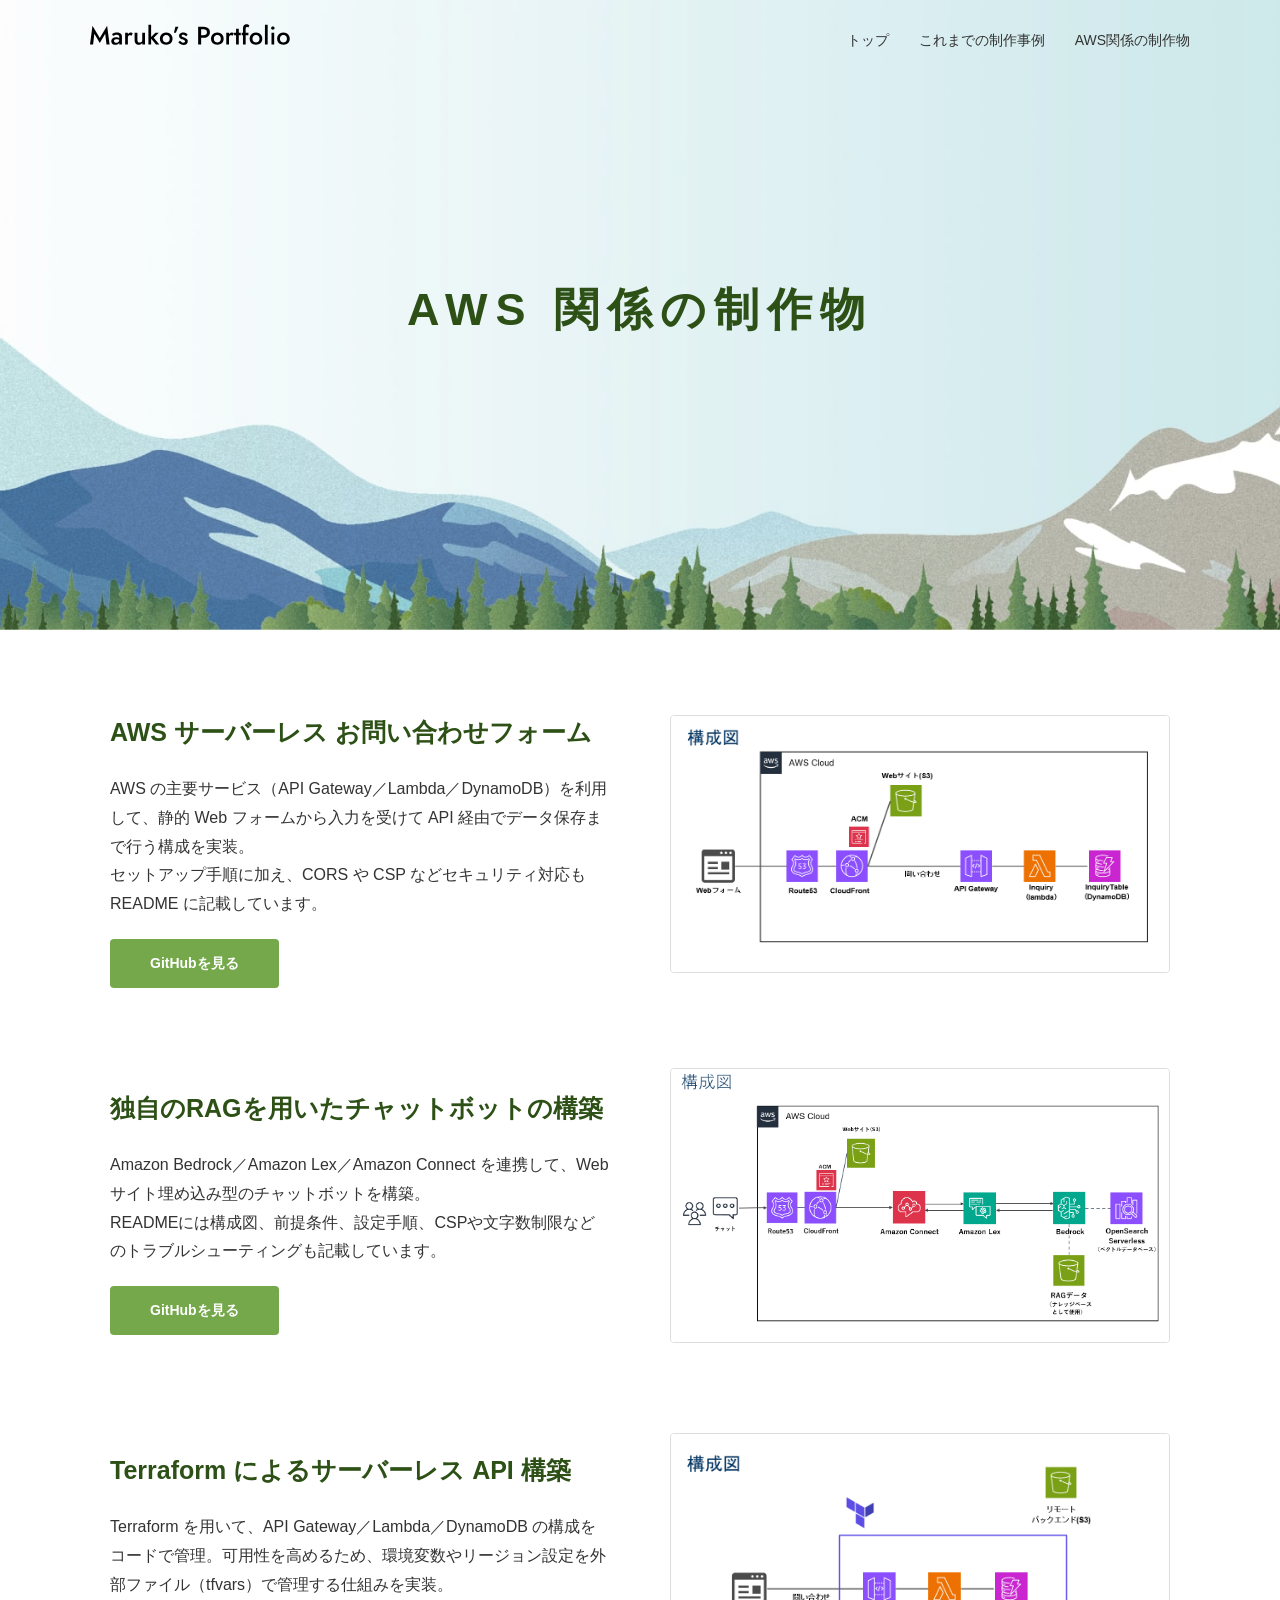
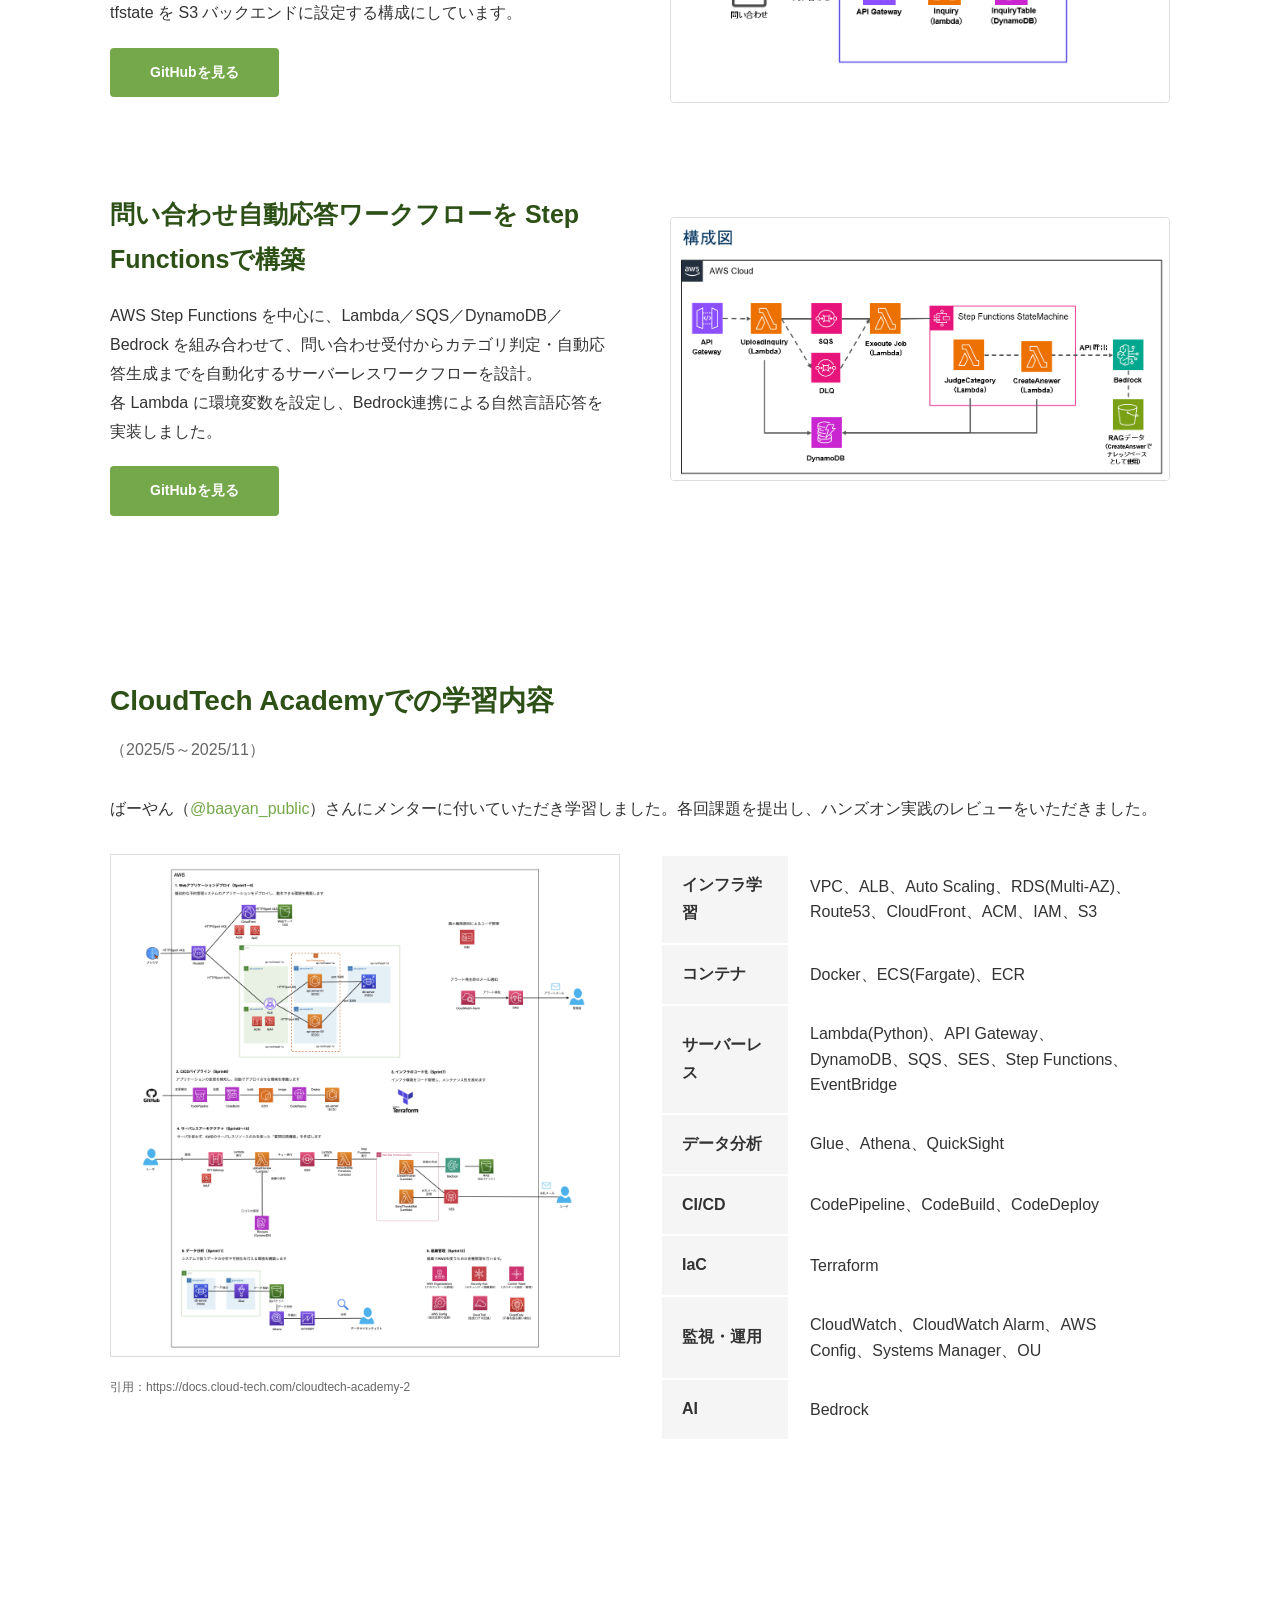
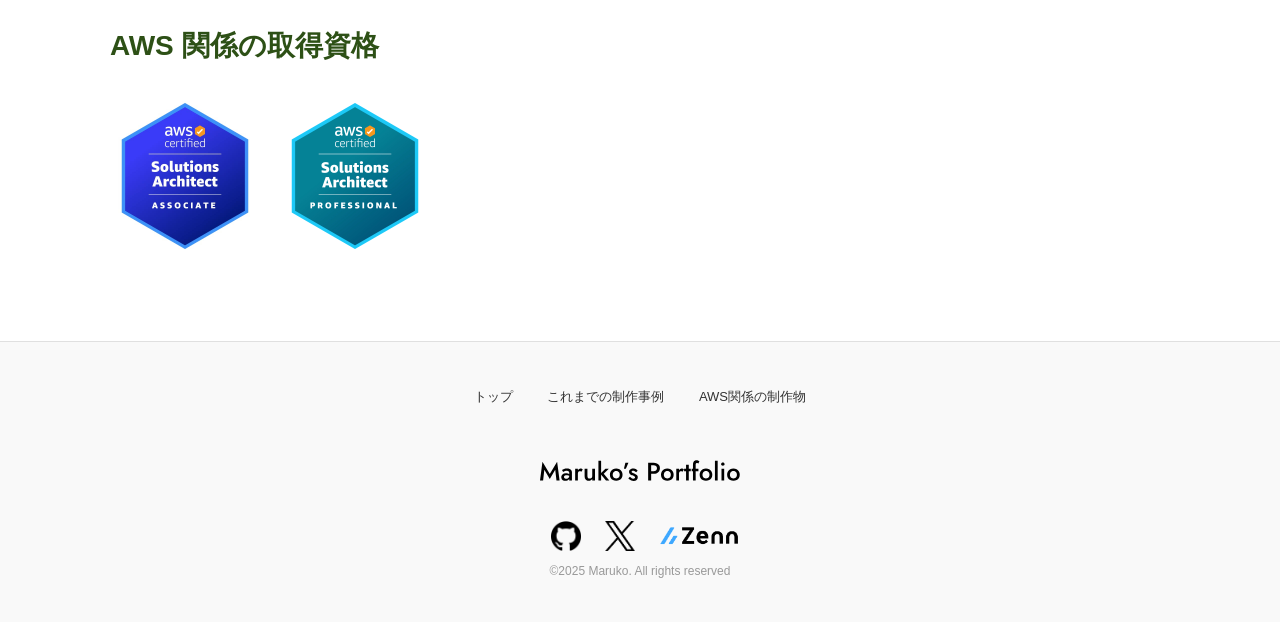
==== aws-projects.html @ 895af0b0 "HTML update" ====
<!DOCTYPE html>
<html lang="ja">

<head>
    <meta charset="UTF-8">
    <meta name="robots" content="noindex, nofollow">
    <meta name="viewport" content="width=device-width, initial-scale=1.0">
    <meta name="description" content="MARUKOのAWS構築実績。サーバーレス、Terraform、Step Functions、チャットボットなどの制作物を紹介しています。">
    <title>AWS関係の制作物 | MARUKO's Portfolio</title>

    <!-- OGP & Social Media -->
    <meta property="og:title" content="AWS関係の制作物 | MARUKOのPORTFOLIO">
    <meta property="og:description" content="MARUKOのAWS構築実績。サーバーレス、Terraform、Step Functions、チャットボットなどの制作物を紹介しています。">
    <meta property="og:type" content="website">
    <meta property="og:url" content="https://maruko.site/aws-projects.html">
    <meta property="og:image" content="https://maruko.site/images/ogp-image.jpg">
    <meta property="og:site_name" content="MARUKOのPORTFOLIO">
    <meta property="og:locale" content="ja_JP">
    <meta name="twitter:card" content="summary_large_image">

    <link rel="stylesheet" href="css/style.css">
</head>

<body>
    <header>
        <div class="header-container">
            <div class="logo">
                <a href="index.html">
                    <img src="images/maruko-portfolio.svg" alt="Site logo">
                </a>
            </div>
            <nav id="nav">
                <ul>
                    <li><a href="index.html">トップ</a></li>
                    <li><a href="works-skills.html">これまでの制作事例</a></li>
                    <li><a href="aws-projects.html">AWS関係の制作物</a></li>
                </ul>
            </nav>
            <div class="hamburger" id="hamburger">
                <span></span>
                <span></span>
                <span></span>
            </div>
        </div>
    </header>

    <main>
        <section class="hero page-title hero-aws">
            <div class="hero-content">
                <h1>AWS 関係の制作物</h1>
            </div>
        </section>

        <section class="aws-section">
            <div class="container">
                <div class="project-item">
                    <div class="project-text">
                        <h3>AWS サーバーレス お問い合わせフォーム</h3>
                        <p>AWS の主要サービス（API Gateway／Lambda／DynamoDB）を利用して、静的 Web フォームから入力を受けて API 経由でデータ保存まで行う構成を実装。<br>
                            セットアップ手順に加え、CORS や CSP などセキュリティ対応もREADME に記載しています。</p>
                        <div>
                            <a href="https://github.com/sae-maruyama/aws-inquiry-form" target="_blank" 
                            class="btn">GitHubを見る</a>
                        </div>
                    </div>
                    <div class="project-image">
                        <img src="images/inquiryform-handson.png" alt="AWS サーバーレス構成図">
                    </div>
                </div>

                <div class="project-item">
                    <div class="project-text">
                        <h3>独自のRAGを用いたチャットボットの構築</h3>
                        <p>Amazon Bedrock／Amazon Lex／Amazon Connect
                            を連携して、Webサイト埋め込み型のチャットボットを構築。<br>
                            READMEには構成図、前提条件、設定手順、CSPや文字数制限などのトラブルシューティングも記載しています。</p>
                        <div>
                            <a href="https://github.com/sae-maruyama/aws-chatbot-handson" target="_blank"
                                class="btn">GitHubを見る</a>
                        </div>
                    </div>
                    <div class="project-image">
                        <img src="images/chatbot-handson.png" alt="チャットボット構成図">
                    </div>
                </div>

                <div class="project-item">
                    <div class="project-text">
                        <h3>Terraform によるサーバーレス API 構築</h3>
                        <p>Terraform を用いて、API Gateway／Lambda／DynamoDB
                            の構成をコードで管理。可用性を高めるため、環境変数やリージョン設定を外部ファイル（tfvars）で管理する仕組みを実装。<br>
                            tfstate を S3 バックエンドに設定する構成にしています。</p>
                        <div>
                            <a href="https://github.com/sae-maruyama/terraform-project-5" target="_blank"
                                class="btn">GitHubを見る</a>
                        </div>
                    </div>
                    <div class="project-image">
                        <img src="images/terraform-handson.png" alt="Terraform構成図">
                    </div>
                </div>

                <div class="project-item">
                    <div class="project-text">
                        <h3>問い合わせ自動応答ワークフローを Step Functionsで構築</h3>
                        <p>AWS Step Functions を中心に、Lambda／SQS／DynamoDB／Bedrock
                            を組み合わせて、問い合わせ受付からカテゴリ判定・自動応答生成までを自動化するサーバーレスワークフローを設計。<br>
                            各 Lambda に環境変数を設定し、Bedrock連携による自然言語応答を実装しました。</p>
                        <div>
                            <a href="https://github.com/sae-maruyama/aws-stepfunctions-handson" target="_blank"
                                class="btn">GitHubを見る</a>
                        </div>
                    </div>
                    <div class="project-image">
                        <img src="images/stepfunctions-handson.png" alt="Step Functions構成図">
                    </div>
                </div>
            </div>
        </section>

        <section class="learning-section">
            <div class="container">
                <h2>CloudTech Academyでの学習内容</h2>
                <p class="period">（2025/5～2025/11）</p>
                <p class="mentor-info">ばーやん（<a href="https://x.com/baayan_public"
                        target="_blank">@baayan_public</a>）さんにメンターに付いていただき学習しました。各回課題を提出し、ハンズオン実践のレビューをいただきました。</p>

                <div class="learning-content">
                    <div class="learning-image">
                        <img src="images/architecture.png" alt="CloudTech Academy学習内容">
                        <p>引用：https://docs.cloud-tech.com/cloudtech-academy-2</p>
                    </div>

                    <div class="learning-table-wrapper">
                        <table class="learning-table">
                            <tr>
                                <th>インフラ学習</th>
                                <td>VPC、ALB、Auto Scaling、RDS(Multi-AZ)、Route53、CloudFront、ACM、IAM、S3</td>
                            </tr>
                            <tr>
                                <th>コンテナ</th>
                                <td>Docker、ECS(Fargate)、ECR</td>
                            </tr>
                            <tr>
                                <th>サーバーレス</th>
                                <td>Lambda(Python)、API Gateway、DynamoDB、SQS、SES、Step Functions、EventBridge</td>
                            </tr>
                            <tr>
                                <th>データ分析</th>
                                <td>Glue、Athena、QuickSight</td>
                            </tr>
                            <tr>
                                <th>CI/CD</th>
                                <td>CodePipeline、CodeBuild、CodeDeploy</td>
                            </tr>
                            <tr>
                                <th>IaC</th>
                                <td>Terraform</td>
                            </tr>
                            <tr>
                                <th>監視・運用</th>
                                <td>CloudWatch、CloudWatch Alarm、AWS Config、Systems Manager、OU</td>
                            </tr>
                            <tr>
                                <th>AI</th>
                                <td>Bedrock</td>
                            </tr>
                        </table>
                    </div>
                </div>
            </div>
        </section>

        <section class="certifications-section">
            <div class="container">
                <h2>AWS 関係の取得資格</h2>
                <div class="certifications-grid">
                    <div class="certification-item">
                        <img src="images/SAA-badge.jpg" alt="AWS SAA認定バッジ">
                    </div>
                    <div class="certification-item">
                        <img src="images/SAP-badge.jpg" alt="AWS SAP認定バッジ">
                    </div>
                    <!-- 今後資格を追加する場合は、以下のように追加 -->
                    <!-- 
                    <div class="certification-item">
                        <img src="images/aws-cert-2.png" alt="AWS認定資格">
                    </div>
                    -->
                </div>
            </div>
        </section>
    </main>

    <footer>
        <div class="footer-nav">
            <a href="index.html">トップ</a>
            <a href="works-skills.html">これまでの制作事例</a>
            <a href="aws-projects.html">AWS関係の制作物</a>
        </div>
        <a href="index.html" class="footer-logo">
            <img src="images/maruko-portfolio.svg" alt="Site logo">
        </a>
        <div class="footer-social-links">
            <a href="https://github.com/sae-maruyama/" target="_blank" aria-label="GitHub">
                <img src="images/github-logo.png" alt="GitHub">
            </a>
            <a href="https://x.com/maruko_112" target="_blank" aria-label="X (Twitter)">
                <img src="images/x-logo.png" alt="X">
            </a>
            <a href="https://zenn.dev/kuyan" target="_blank" aria-label="Zenn">
                <img src="images/zenn-logo.png" alt="X">
            </a>
        </div>
        <p class="copyright">©2025 Maruko. All rights reserved</p>
    </footer>

    <script src="js/script.js"></script>

    <script type="text/javascript">
        (function (w, d, x, id) {
            s = d.createElement('script');
            s.src = 'https://maruko-site.my.connect.aws/connectwidget/static/amazon-connect-chat-interface-client.js';
            s.async = 1;
            s.id = id;
            d.getElementsByTagName('head')[0].appendChild(s);
            w[x] = w[x] || function () { (w[x].ac = w[x].ac || []).push(arguments) };
        })(window, document, 'amazon_connect', '83a69ca1-8899-4469-9bd1-faaf0f0264c8');
        amazon_connect('styles', { iconType: 'CHAT', openChat: { color: '#ffffff', backgroundColor: '#2d5016' }, closeChat: { color: '#ffffff', backgroundColor: '#2d5016' } });
        amazon_connect('snippetId', '[base64]');
        amazon_connect('supportedMessagingContentTypes', ['text/plain', 'text/markdown', 'application/vnd.amazonaws.connect.message.interactive', 'application/vnd.amazonaws.connect.message.interactive.response']);
    </script>

</body>

</html>
---- css/style.css ----
/* Reset and Base Styles */
* {
    margin: 0;
    padding: 0;
    box-sizing: border-box;
}

@import url('https://fonts.googleapis.com/css2?family=Jost:wght@300;400;500;600;700&family=Noto+Sans+JP:wght@300;400;500;600;700&display=swap');

body {
    font-family: 'Noto Sans JP', 'Hiragino Kaku Gothic ProN', 'Hiragino Sans', 'Yu Gothic', 'Meiryo', sans-serif;
    line-height: 1.8;
    color: #333;
    background-color: #f5f5f5;
    font-size: 16px;
}

h1,
h2,
h3,
h4,
h5,
h6 {
    font-family: 'Jost', sans-serif;
}

img {
    max-width: 100%;
    height: auto;
}

a {
    color: #74A84A;
    text-decoration: none;
    transition: opacity 0.3s;
}

a:hover {
    opacity: 0.7;
}

/* Header */
header {
    background-color: transparent;
    padding: 15px 20px;
    position: fixed;
    width: 100%;
    top: 0;
    z-index: 1000;
}

.header-container {
    max-width: 1100px;
    margin: 0 auto;
    display: flex;
    justify-content: space-between;
    align-items: center;
}

.logo img {
    height: 40px;
    width: auto;
    max-width: 200px;
}

nav ul {
    display: flex;
    list-style: none;
    gap: 30px;
}

nav a {
    color: #333;
    font-size: 14px;
    font-weight: 500;
}

/* Hamburger Menu */
.hamburger {
    display: none;
    flex-direction: column;
    cursor: pointer;
    padding: 5px;
}

.hamburger span {
    width: 25px;
    height: 3px;
    background-color: #333;
    margin: 3px 0;
    transition: 0.3s;
}

.hamburger.active span:nth-child(1) {
    transform: rotate(-45deg) translate(-5px, 6px);
}

.hamburger.active span:nth-child(2) {
    opacity: 0;
}

.hamburger.active span:nth-child(3) {
    transform: rotate(45deg) translate(-5px, -6px);
}

/* Hero Section */
.hero {
    position: relative;
    height: 100vh;
    display: flex;
    align-items: center;
    justify-content: center;
    overflow: hidden;
    margin-top: 0;
}

/* Hero Background Images - Page Specific */
.hero.hero-top {
    background: url('../images/top-banner.jpg') center/cover no-repeat;
}

.hero.hero-works {
    background: url('../images/works-skills-banner.jpg') center/cover no-repeat;
}

.hero.hero-aws {
    background: url('../images/aws-projects-banner.jpg') center/cover no-repeat;
}

.hero::before {
    content: '';
    position: absolute;
    top: 0;
    left: 0;
    width: 100%;
    height: 100%;
    background: rgba(255, 255, 255, 0.1);
}

.hero-content {
    position: relative;
    z-index: 1;
    text-align: center;
    padding: 20px;
}

.hero h1 {
    font-family: 'Jost', sans-serif;
    font-size: 75px;
    color: #2d5016;
    letter-spacing: 8px;
    margin-bottom: 10px;
    font-weight: 600;
    line-height: 1.2;
}

.hero h1 .small {
    font-size: 0.4em;
    font-weight: 400;
}

.hero.page-title {
    height: 70vh;
}

.hero.page-title h1 {
    font-size: 45px;
}

.hero p {
    font-size: 26px;
    color: #333;
}

/* Main Content */
main {
    padding-top: 0;
}

.container {
    max-width: 1100px;
    margin: 0 auto;
    padding: 40px 20px;
}

/* About Section */
.about {
    background-color: #fff;
    padding: 40px 20px;
}

.about-content {
    max-width: 1100px;
    margin: 0 auto;
    display: grid;
    grid-template-columns: 1fr 2fr;
    gap: 40px;
    align-items: start;
}

.about-image {
    text-align: center;
}

.about-image img {
    width: 200px;
    height: 200px;
    border-radius: 50%;
    object-fit: cover;
}

.about-text h2 {
    font-size: 28px;
    color: #2d5016;
    margin-bottom: 30px;
    padding-bottom: 15px;
    border-bottom: 2px solid #74A84A;
}

.about-text h3 {
    font-size: 16px;
    color: #333;
    margin-top: 25px;
    margin-bottom: 10px;
    font-weight: 600;
}

.about-text p {
    font-size: 16px;
    line-height: 1.8;
    margin-bottom: 15px;
}

.social-links {
    margin-top: 20px;
}

.social-links a {
    display: inline-block;
    width: 40px;
    height: 40px;
    margin-right: 10px;
    transition: opacity 0.3s;
}

.social-links a:last-child {
    width: 80px;
    /* Zenn logo */
    margin-right: 0;
}

.social-links img {
    width: 100%;
    height: 100%;
    object-fit: contain;
}

/* Works Section */
.works {
    background: url('../images/about-banner.jpg') center/cover no-repeat;
    padding: 60px 20px;
    position: relative;
}

.section-title {
    text-align: center;
    font-size: 28px;
    color: #2d5016;
    margin-bottom: 15px;
}

.section-subtitle {
    text-align: center;
    font-size: 16px;
    color: #666;
    margin-bottom: 40px;
}

.btn {
    display: inline-block;
    padding: 12px 40px;
    background-color: #74A84A;
    color: #fff;
    border-radius: 4px;
    font-size: 14px;
    font-weight: 600;
    text-align: center;
    transition: background-color 0.3s;
}

.btn:hover {
    background-color: #5d8a39;
    opacity: 1;
}

.btn-center {
    text-align: center;
    margin-top: 40px;
}

/* AWS Section */
.aws-section {
    background-color: #fff;
    padding: 40px 20px;
}

.aws-intro {
    max-width: 1100px;
    margin: 0 auto 60px;
    text-align: left;
    font-size: 16px;
    line-height: 1.8;
}

.project-item {
    max-width: 1100px;
    margin: 0 auto 80px;
    display: grid;
    grid-template-columns: 1fr 1fr;
    gap: 60px;
    align-items: center;
}

.project-item:last-child {
    margin-bottom: 0;
}

.project-text h3 {
    font-size: 25px;
    color: #2d5016;
    margin-bottom: 20px;
}

.project-text p {
    font-size: 16px;
    line-height: 1.8;
    margin-bottom: 20px;
}

.project-image {
    text-align: center;
}

.project-image img {
    max-width: 100%;
    border: 1px solid #ddd;
    border-radius: 4px;
}

/* Learning Section */
.learning-section {
    background-color: #fff;
    padding: 40px 20px;
}

.learning-section h2 {
    font-size: 28px;
    color: #2d5016;
    margin-bottom: 10px;
}

.learning-section .period {
    font-size: 16px;
    color: #666;
    margin-bottom: 30px;
}

.learning-section .mentor-info {
    font-size: 16px;
    line-height: 1.8;
    margin-bottom: 30px;
}

.learning-content {
    display: grid;
    grid-template-columns: 1fr 1fr;
    gap: 40px;
    align-items: start;
}

.learning-table {
    width: 100%;
    margin-bottom: 20px;
}

.learning-table tr {
    border-bottom: 1px solid #e0e0e0;
}

.learning-table th {
    text-align: left;
    padding: 15px 20px;
    font-size: 16px;
    font-weight: 600;
    background-color: #f5f5f5;
    width: 25%;
}

.learning-table td {
    padding: 15px 20px;
    font-size: 16px;
    line-height: 1.6;
}

.learning-image img {
    max-width: 100%;
    border: 1px solid #ddd;
}

.learning-image p {
    font-size: 12px;
    color: #666;
    margin-top: 10px;
}

/* Certifications Section */
.certifications-section {
    background-color: #fff;
    padding: 40px 20px;
}

.certifications-section h2 {
    font-size: 28px;
    color: #2d5016;
    margin-bottom: 30px;
}

.certifications-grid {
    display: flex;
    flex-wrap: wrap;
    gap: 20px;
}

.certification-item img {
    width: 150px;
    height: 150px;
    object-fit: contain;
    transition: transform 0.3s;
}

.certification-item img:hover {
    transform: scale(1.1);
}

/* Work Detail Section */
.work-detail {
    background-color: #fff;
    padding: 40px 20px;
}

.work-item {
    max-width: 1100px;
    margin: 0 auto 80px;
}

.work-category {
    font-size: 16px;
    color: #666;
    margin-bottom: 10px;
}

.work-item h2 {
    font-size: 28px;
    color: #2d5016;
    margin-bottom: 10px;
}

.work-period {
    font-size: 16px;
    color: #666;
    margin-bottom: 30px;
}

.work-images {
    margin-bottom: 40px;
    text-align: center;
}

.work-images img {
    width: 100%;
    max-width: 100%;
    border: 1px solid #ddd;
    border-radius: 4px;
}

.work-info-table {
    width: 100%;
    margin-bottom: 20px;
    border-collapse: collapse;
}

.work-info-table tr {
    border-bottom: 1px solid #e0e0e0;
}

.work-info-table th {
    text-align: left;
    padding: 15px 20px;
    font-size: 16px;
    font-weight: 600;
    background-color: #f9f9f9;
    width: 20%;
    vertical-align: top;
}

.work-info-table td {
    padding: 15px 20px;
    font-size: 16px;
    line-height: 1.8;
}

.work-info-table td ol {
    padding: 0px 20px;
}

/* Other Works Section */
.other-works {
    background: url('../images/about-banner.jpg') center/cover no-repeat;
    padding: 40px 20px;
    position: relative;
}

.other-works h2 {
    text-align: center;
    font-size: 28px;
    color: #2d5016;
    margin-bottom: 40px;
}

.other-work-item {
    max-width: 1100px;
    margin: 0 auto 30px;
    background-color: #fff;
    padding: 30px;
    border-radius: 8px;
    box-shadow: 0 2px 8px rgba(0, 0, 0, 0.1);
}

.other-work-item h3 {
    font-size: 16px;
    color: #2d5016;
    margin-bottom: 10px;
}

.other-work-item p {
    font-size: 16px;
    line-height: 1.8;
    color: #666;
}

/* Footer */
footer {
    background-color: #f9f9f9;
    padding: 40px 20px;
    text-align: center;
    border-top: 1px solid #e0e0e0;
}

.footer-nav {
    margin-bottom: 20px;
}

.footer-nav a {
    color: #333;
    font-size: 13px;
    margin: 0 15px;
}

.footer-logo {
    display: inline-block;
    margin: 20px 0;
}

.footer-logo img {
    height: 40px;
    width: auto;
    max-width: 200px;
}

.footer-social-links {
    margin: 0px 0;
}

.footer-social-links a {
    display: inline-block;
    width: 30px;
    height: 30px;
    margin: 0 10px;
    transition: opacity 0.3s;
}

.footer-social-links a:last-child {
    width: 80px;
    /* Zenn logo */
    margin-right: 0;
}

.footer-social-links img {
    width: 100%;
    height: 100%;
    object-fit: contain;
}

.footer-title {
    font-size: 18px;
    color: #2d5016;
    margin-bottom: 10px;
    font-weight: 600;
}

.copyright {
    font-size: 12px;
    color: #999;
}

/* Responsive Design - Tablet */
@media (max-width: 768px) {
    .hamburger {
        display: flex;
    }

    nav {
        position: fixed;
        top: 70px;
        right: -100%;
        width: 250px;
        height: calc(100vh - 70px);
        background-color: #fff;
        box-shadow: -2px 0 5px rgba(0, 0, 0, 0.1);
        transition: right 0.3s;
        z-index: 999;
    }

    nav.active {
        right: 0;
    }

    nav ul {
        flex-direction: column;
        padding: 20px;
        gap: 0;
    }

    nav ul li {
        width: 100%;
        border-bottom: 1px solid #e0e0e0;
    }

    nav a {
        display: block;
        padding: 15px 0;
        font-size: 16px;
    }

    .logo img {
        height: 32px;
        max-width: 160px;
    }

    .hero {
        height: 70vh;
    }

    .hero h1 {
        font-size: 40px;
        letter-spacing: 4px;
    }

    .hero h1 .small {
        font-size: 0.35em;
    }

    .hero.page-title h1 {
        font-size: 30px;
    }

    .hero p {
        font-size: 18px;
    }

    .section-title {
        font-size: 22px;
    }

    .about-content {
        grid-template-columns: 1fr;
    }

    .about-image {
        margin-bottom: 20px;
    }

    .project-item {
        grid-template-columns: 1fr;
        margin-bottom: 50px;
    }

    .aws-section {
        padding-bottom: 0;
    }

    .learning-content {
        grid-template-columns: 1fr;
    }

    .learning-table th {
        width: 30%;
        font-size: 13px;
    }

    .learning-table td {
        font-size: 13px;
    }

    .footer-nav a {
        display: block;
        margin: 10px 0;
    }
}

/* Responsive Design - Mobile */
@media (max-width: 480px) {
    .logo img {
        height: 28px;
        max-width: 140px;
    }

    /* トップページのヒーローコンテンツのフォントサイズを拡大 */
    .hero.hero-top h1 {
        font-size: 40px;
        letter-spacing: 2px;
    }

    .hero.hero-top h1 .small {
        font-size: 0.35em;
    }

    .hero.hero-top p {
        font-size: 20px;
    }

    /* 制作事例・AWS関係ページのヒーローセクションを半分の高さに、背景画像は下部固定 */
    .hero.page-title {
        height: 35vh;
    }

    .hero.hero-works,
    .hero.hero-aws {
        background-position: center bottom;
    }

    .hero.page-title h1 {
        font-size: 24px;
    }

    .section-title,
    .about-text h2,
    .work-item h2,
    .other-works h2,
    .learning-section h2,
    .certifications-section h2 {
        font-size: 24px;
    }

    .project-text h3 {
        font-size: 20px;
    }

    .project-item {
        margin-bottom: 40px;
    }

    /* 学習テーブルのレスポンシブ */
    .learning-table th {
        display: block;
        width: 100%;
        background-color: #f5f5f5;
        border-bottom: none;
    }

    .learning-table td {
        display: block;
        width: 100%;
        padding-top: 5px;
    }

    .learning-table tr {
        display: block;
        margin-bottom: 20px;
        border: 1px solid #e0e0e0;
        border-radius: 4px;
    }

    /* 制作事例詳細ページのテーブルはフォントサイズ16pxを維持 */
    .work-info-table th {
        display: block;
        width: 100%;
        background-color: #f5f5f5;
        border-bottom: none;
        font-size: 16px;
    }

    .work-info-table td {
        display: block;
        width: 100%;
        padding-top: 5px;
        font-size: 16px;
    }

    .work-info-table tr {
        display: block;
        margin-bottom: 20px;
        border: 1px solid #e0e0e0;
        border-radius: 4px;
    }

    .certification-item img {
        width: 80px;
        height: 80px;
    }
}
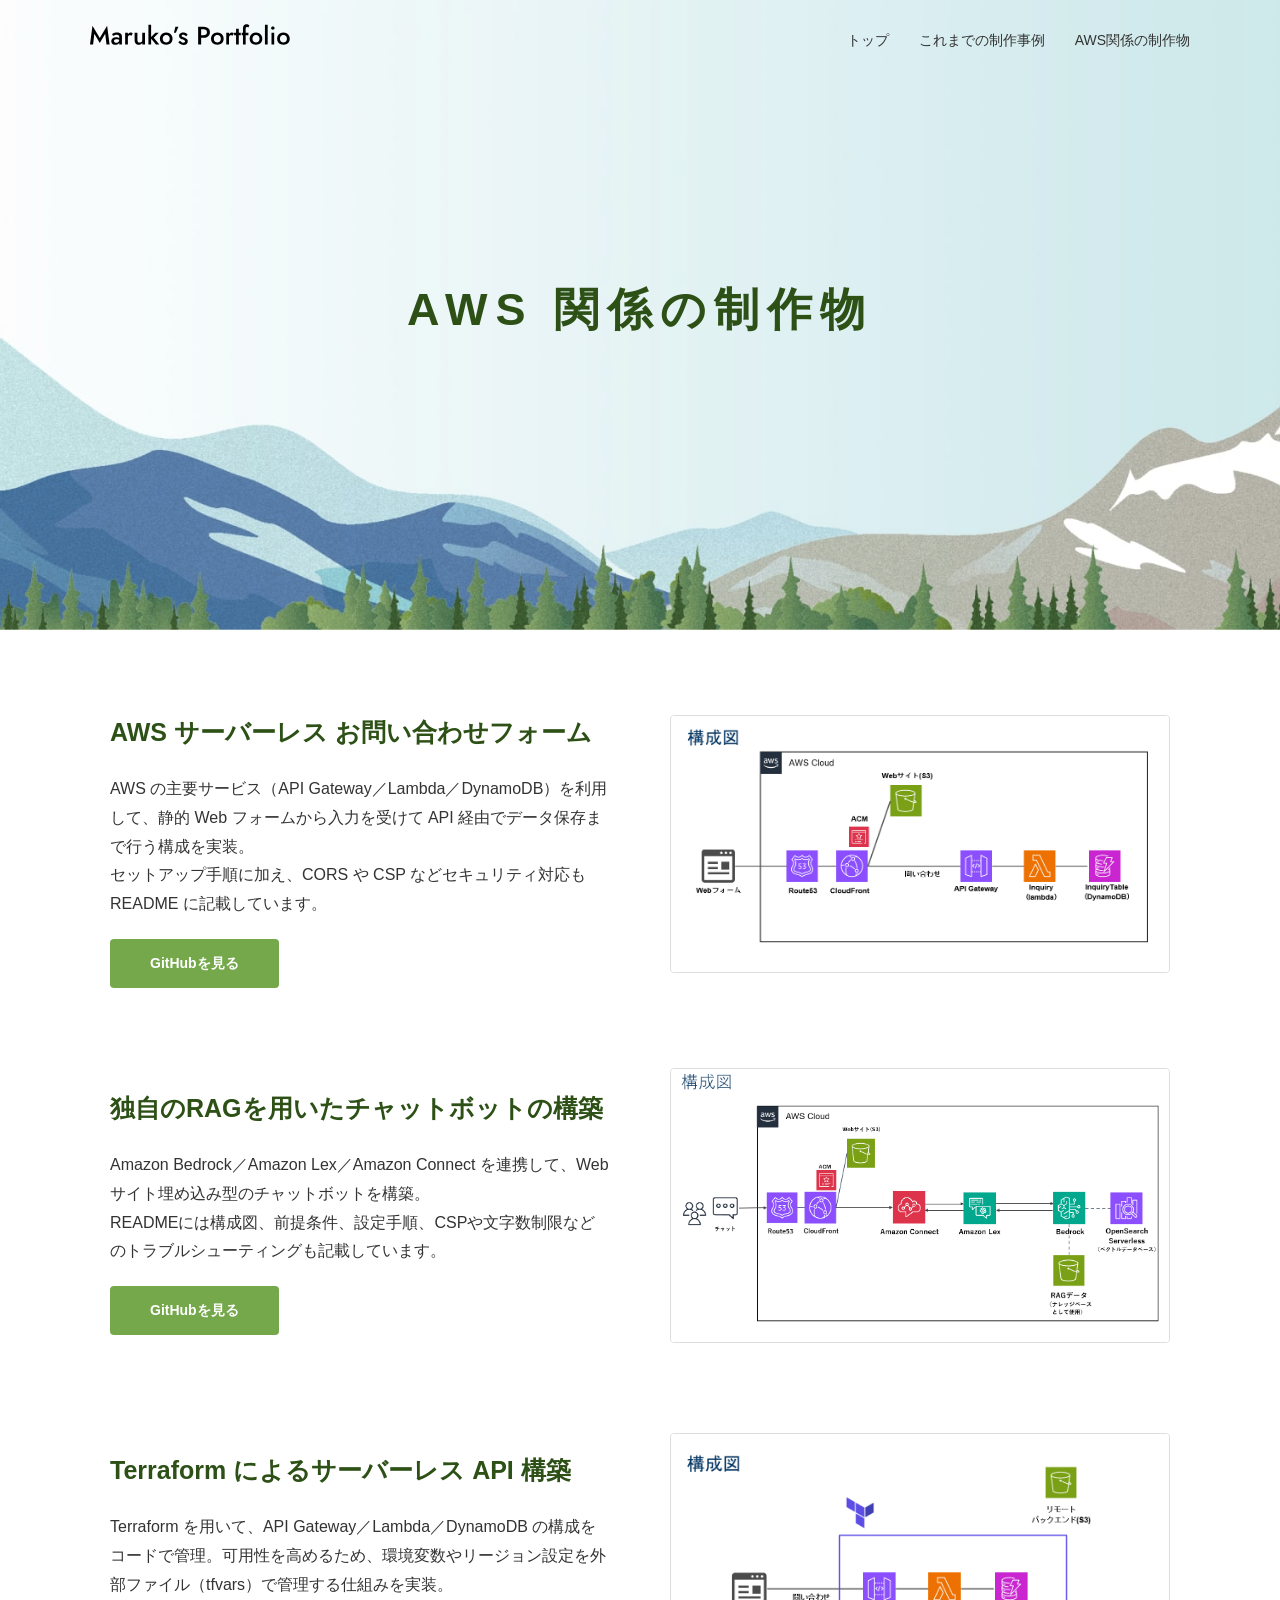
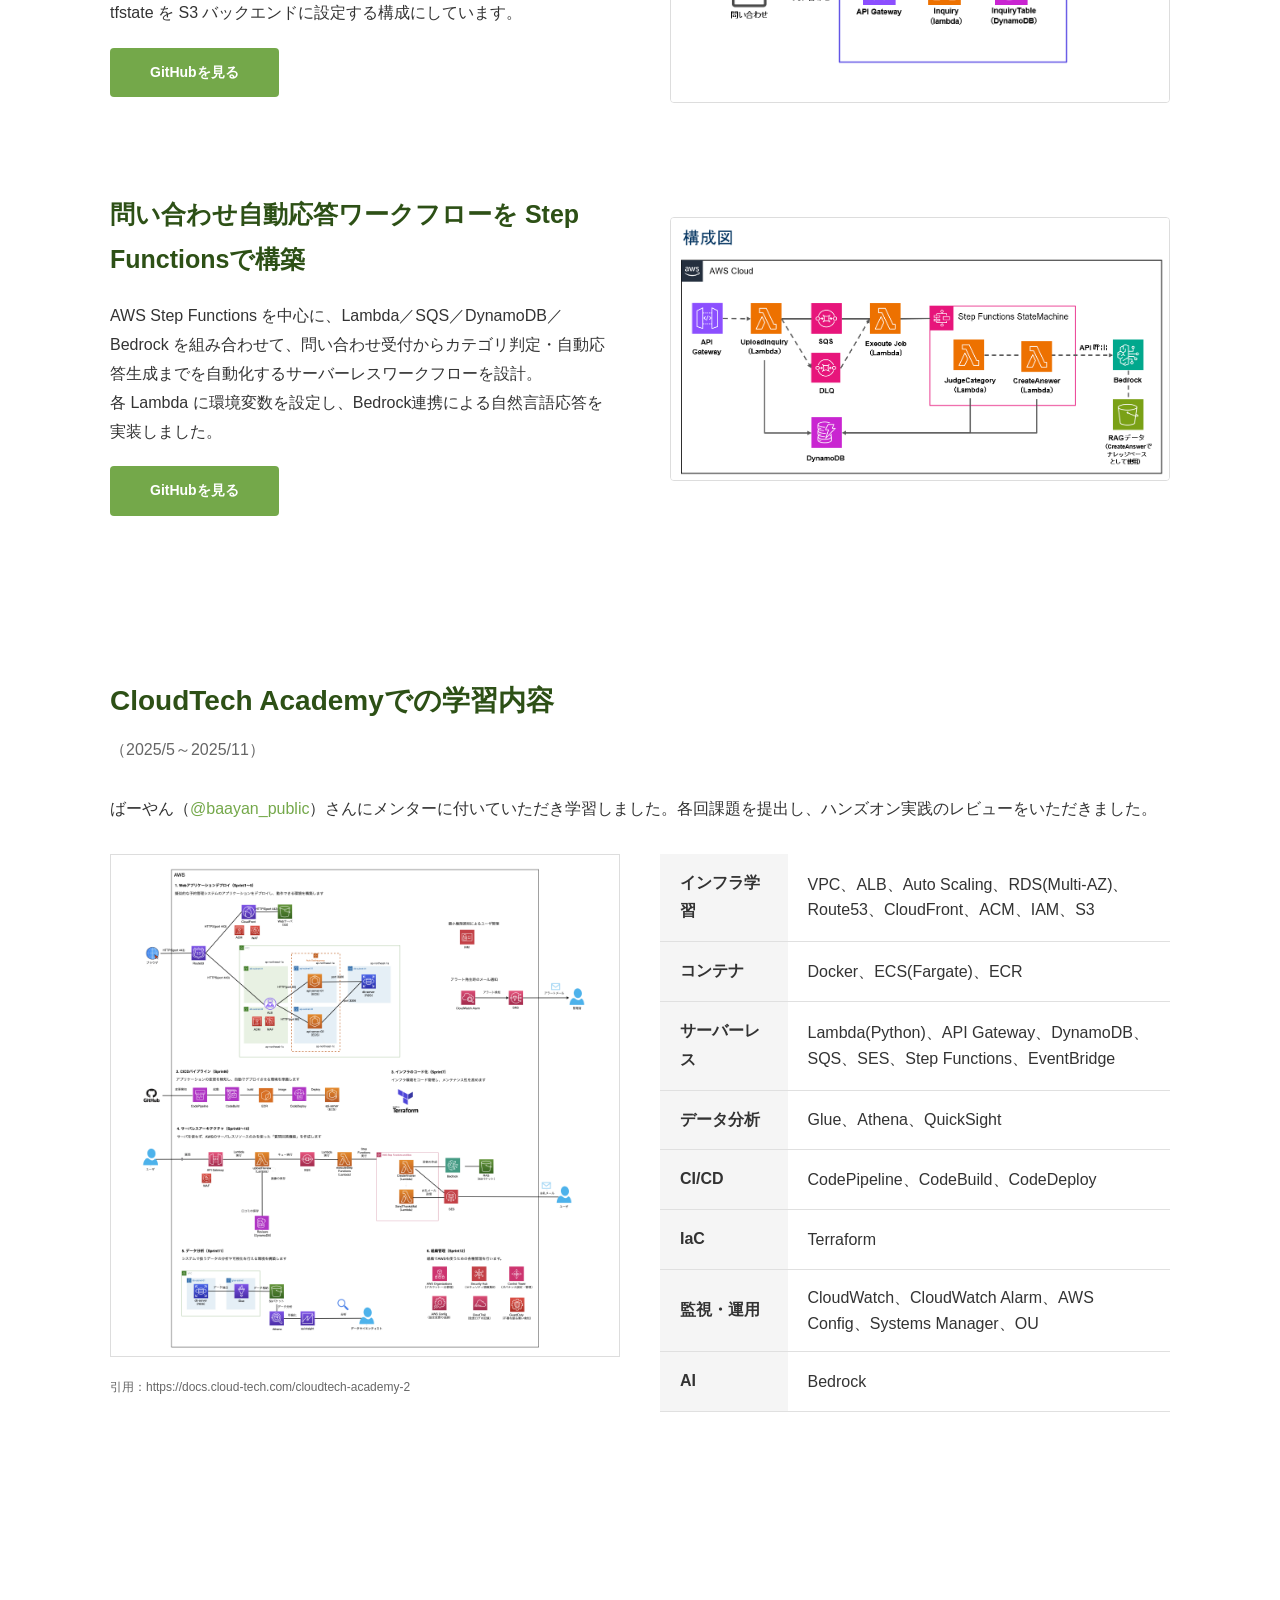
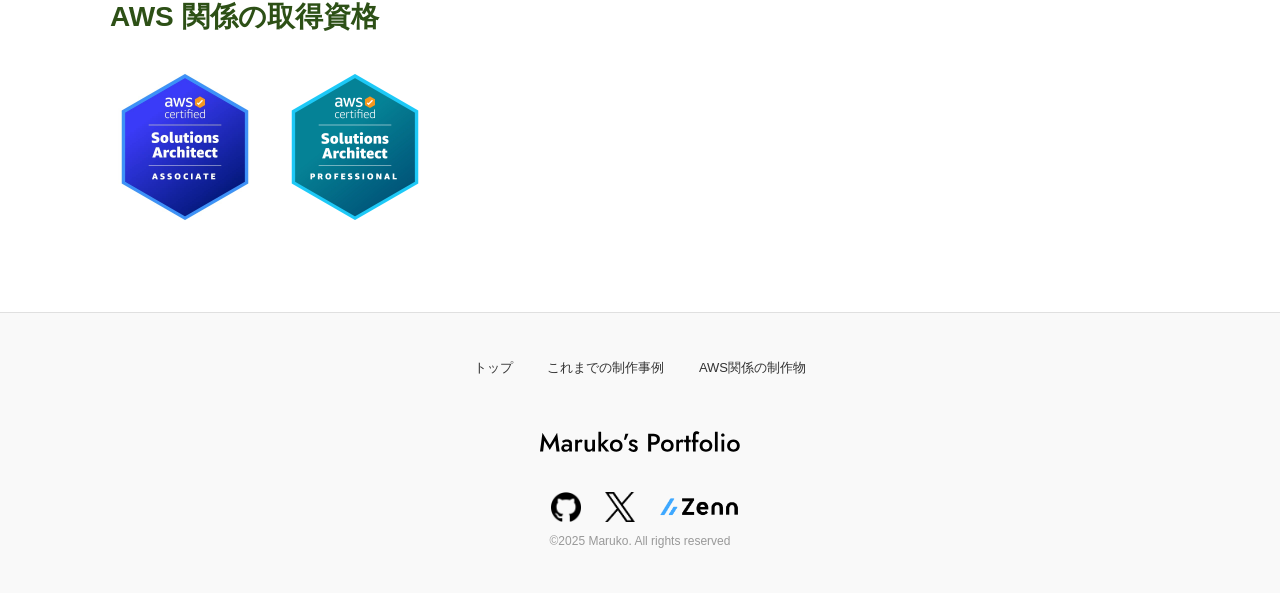
==== commit 15f0c089: "260412" ====
--- a/aws-projects.html
+++ b/aws-projects.html
@@ -6,6 +6,7 @@
     <meta name="robots" content="noindex, nofollow">
     <meta name="viewport" content="width=device-width, initial-scale=1.0">
     <meta name="description" content="MARUKOのAWS構築実績。サーバーレス、Terraform、Step Functions、チャットボットなどの制作物を紹介しています。">
+    <meta name="theme-color" content="#74A84A">
     <title>AWS関係の制作物 | MARUKO's Portfolio</title>
 
     <!-- OGP & Social Media -->
@@ -18,6 +19,7 @@
     <meta property="og:locale" content="ja_JP">
     <meta name="twitter:card" content="summary_large_image">
 
+    <link rel="icon" href="images/maruko-portfolio.svg" type="image/svg+xml">
     <link rel="stylesheet" href="css/style.css">
 </head>
 
@@ -29,38 +31,40 @@
                     <img src="images/maruko-portfolio.svg" alt="Site logo">
                 </a>
             </div>
-            <nav id="nav">
+            <nav id="nav" aria-label="メインナビゲーション">
                 <ul>
                     <li><a href="index.html">トップ</a></li>
                     <li><a href="works-skills.html">これまでの制作事例</a></li>
                     <li><a href="aws-projects.html">AWS関係の制作物</a></li>
                 </ul>
             </nav>
-            <div class="hamburger" id="hamburger">
+            <button type="button" class="hamburger" id="hamburger" aria-label="メニューを開く" aria-expanded="false" aria-controls="nav">
                 <span></span>
                 <span></span>
                 <span></span>
-            </div>
+            </button>
         </div>
     </header>
 
     <main>
-        <section class="hero page-title hero-aws">
+        <section class="hero page-title hero-aws" aria-labelledby="page-heading">
             <div class="hero-content">
-                <h1>AWS 関係の制作物</h1>
-            </div>
-        </section>
-
-        <section class="aws-section">
+                <h1 id="page-heading">AWS 関係の制作物</h1>
+            </div>
+        </section>
+
+        <section class="aws-section" aria-labelledby="aws-projects-heading">
             <div class="container">
+                <h2 id="aws-projects-heading" class="sr-only">制作物一覧</h2>
+
                 <div class="project-item">
                     <div class="project-text">
                         <h3>AWS サーバーレス お問い合わせフォーム</h3>
                         <p>AWS の主要サービス（API Gateway／Lambda／DynamoDB）を利用して、静的 Web フォームから入力を受けて API 経由でデータ保存まで行う構成を実装。<br>
                             セットアップ手順に加え、CORS や CSP などセキュリティ対応もREADME に記載しています。</p>
                         <div>
-                            <a href="https://github.com/sae-maruyama/aws-inquiry-form" target="_blank" 
-                            class="btn">GitHubを見る</a>
+                            <a href="https://github.com/sae-maruyama/aws-inquiry-form" target="_blank" rel="noopener noreferrer"
+                                class="btn">GitHubを見る</a>
                         </div>
                     </div>
                     <div class="project-image">
@@ -75,7 +79,7 @@
                             を連携して、Webサイト埋め込み型のチャットボットを構築。<br>
                             READMEには構成図、前提条件、設定手順、CSPや文字数制限などのトラブルシューティングも記載しています。</p>
                         <div>
-                            <a href="https://github.com/sae-maruyama/aws-chatbot-handson" target="_blank"
+                            <a href="https://github.com/sae-maruyama/aws-chatbot-handson" target="_blank" rel="noopener noreferrer"
                                 class="btn">GitHubを見る</a>
                         </div>
                     </div>
@@ -91,7 +95,7 @@
                             の構成をコードで管理。可用性を高めるため、環境変数やリージョン設定を外部ファイル（tfvars）で管理する仕組みを実装。<br>
                             tfstate を S3 バックエンドに設定する構成にしています。</p>
                         <div>
-                            <a href="https://github.com/sae-maruyama/terraform-project-5" target="_blank"
+                            <a href="https://github.com/sae-maruyama/terraform-project-5" target="_blank" rel="noopener noreferrer"
                                 class="btn">GitHubを見る</a>
                         </div>
                     </div>
@@ -107,7 +111,7 @@
                             を組み合わせて、問い合わせ受付からカテゴリ判定・自動応答生成までを自動化するサーバーレスワークフローを設計。<br>
                             各 Lambda に環境変数を設定し、Bedrock連携による自然言語応答を実装しました。</p>
                         <div>
-                            <a href="https://github.com/sae-maruyama/aws-stepfunctions-handson" target="_blank"
+                            <a href="https://github.com/sae-maruyama/aws-stepfunctions-handson" target="_blank" rel="noopener noreferrer"
                                 class="btn">GitHubを見る</a>
                         </div>
                     </div>
@@ -118,12 +122,12 @@
             </div>
         </section>
 
-        <section class="learning-section">
+        <section class="learning-section" aria-labelledby="learning-heading">
             <div class="container">
-                <h2>CloudTech Academyでの学習内容</h2>
+                <h2 id="learning-heading">CloudTech Academyでの学習内容</h2>
                 <p class="period">（2025/5～2025/11）</p>
                 <p class="mentor-info">ばーやん（<a href="https://x.com/baayan_public"
-                        target="_blank">@baayan_public</a>）さんにメンターに付いていただき学習しました。各回課題を提出し、ハンズオン実践のレビューをいただきました。</p>
+                        target="_blank" rel="noopener noreferrer">@baayan_public</a>）さんにメンターに付いていただき学習しました。各回課題を提出し、ハンズオン実践のレビューをいただきました。</p>
 
                 <div class="learning-content">
                     <div class="learning-image">
@@ -133,47 +137,49 @@
 
                     <div class="learning-table-wrapper">
                         <table class="learning-table">
-                            <tr>
-                                <th>インフラ学習</th>
-                                <td>VPC、ALB、Auto Scaling、RDS(Multi-AZ)、Route53、CloudFront、ACM、IAM、S3</td>
-                            </tr>
-                            <tr>
-                                <th>コンテナ</th>
-                                <td>Docker、ECS(Fargate)、ECR</td>
-                            </tr>
-                            <tr>
-                                <th>サーバーレス</th>
-                                <td>Lambda(Python)、API Gateway、DynamoDB、SQS、SES、Step Functions、EventBridge</td>
-                            </tr>
-                            <tr>
-                                <th>データ分析</th>
-                                <td>Glue、Athena、QuickSight</td>
-                            </tr>
-                            <tr>
-                                <th>CI/CD</th>
-                                <td>CodePipeline、CodeBuild、CodeDeploy</td>
-                            </tr>
-                            <tr>
-                                <th>IaC</th>
-                                <td>Terraform</td>
-                            </tr>
-                            <tr>
-                                <th>監視・運用</th>
-                                <td>CloudWatch、CloudWatch Alarm、AWS Config、Systems Manager、OU</td>
-                            </tr>
-                            <tr>
-                                <th>AI</th>
-                                <td>Bedrock</td>
-                            </tr>
+                            <tbody>
+                                <tr>
+                                    <th scope="row">インフラ学習</th>
+                                    <td>VPC、ALB、Auto Scaling、RDS(Multi-AZ)、Route53、CloudFront、ACM、IAM、S3</td>
+                                </tr>
+                                <tr>
+                                    <th scope="row">コンテナ</th>
+                                    <td>Docker、ECS(Fargate)、ECR</td>
+                                </tr>
+                                <tr>
+                                    <th scope="row">サーバーレス</th>
+                                    <td>Lambda(Python)、API Gateway、DynamoDB、SQS、SES、Step Functions、EventBridge</td>
+                                </tr>
+                                <tr>
+                                    <th scope="row">データ分析</th>
+                                    <td>Glue、Athena、QuickSight</td>
+                                </tr>
+                                <tr>
+                                    <th scope="row">CI/CD</th>
+                                    <td>CodePipeline、CodeBuild、CodeDeploy</td>
+                                </tr>
+                                <tr>
+                                    <th scope="row">IaC</th>
+                                    <td>Terraform</td>
+                                </tr>
+                                <tr>
+                                    <th scope="row">監視・運用</th>
+                                    <td>CloudWatch、CloudWatch Alarm、AWS Config、Systems Manager、OU</td>
+                                </tr>
+                                <tr>
+                                    <th scope="row">AI</th>
+                                    <td>Bedrock</td>
+                                </tr>
+                            </tbody>
                         </table>
                     </div>
                 </div>
             </div>
         </section>
 
-        <section class="certifications-section">
+        <section class="certifications-section" aria-labelledby="certs-heading">
             <div class="container">
-                <h2>AWS 関係の取得資格</h2>
+                <h2 id="certs-heading">AWS 関係の取得資格</h2>
                 <div class="certifications-grid">
                     <div class="certification-item">
                         <img src="images/SAA-badge.jpg" alt="AWS SAA認定バッジ">
@@ -182,7 +188,7 @@
                         <img src="images/SAP-badge.jpg" alt="AWS SAP認定バッジ">
                     </div>
                     <!-- 今後資格を追加する場合は、以下のように追加 -->
-                    <!-- 
+                    <!--
                     <div class="certification-item">
                         <img src="images/aws-cert-2.png" alt="AWS認定資格">
                     </div>
@@ -193,29 +199,29 @@
     </main>
 
     <footer>
-        <div class="footer-nav">
+        <nav class="footer-nav" aria-label="フッターナビゲーション">
             <a href="index.html">トップ</a>
             <a href="works-skills.html">これまでの制作事例</a>
             <a href="aws-projects.html">AWS関係の制作物</a>
-        </div>
+        </nav>
         <a href="index.html" class="footer-logo">
             <img src="images/maruko-portfolio.svg" alt="Site logo">
         </a>
         <div class="footer-social-links">
-            <a href="https://github.com/sae-maruyama/" target="_blank" aria-label="GitHub">
-                <img src="images/github-logo.png" alt="GitHub">
+            <a href="https://github.com/sae-maruyama/" target="_blank" rel="noopener noreferrer" aria-label="GitHub">
+                <img src="images/github-logo.png" alt="">
             </a>
-            <a href="https://x.com/maruko_112" target="_blank" aria-label="X (Twitter)">
-                <img src="images/x-logo.png" alt="X">
+            <a href="https://x.com/maruko_112" target="_blank" rel="noopener noreferrer" aria-label="X (Twitter)">
+                <img src="images/x-logo.png" alt="">
             </a>
-            <a href="https://zenn.dev/kuyan" target="_blank" aria-label="Zenn">
-                <img src="images/zenn-logo.png" alt="X">
+            <a href="https://zenn.dev/kuyan" target="_blank" rel="noopener noreferrer" aria-label="Zenn">
+                <img src="images/zenn-logo.png" alt="">
             </a>
         </div>
         <p class="copyright">©2025 Maruko. All rights reserved</p>
     </footer>
 
-    <script src="js/script.js"></script>
+    <script src="js/script.js" defer></script>
 
     <script type="text/javascript">
         (function (w, d, x, id) {
@@ -233,4 +239,4 @@
 
 </body>
 
-</html>+</html>
--- a/css/style.css
+++ b/css/style.css
@@ -1,3 +1,21 @@
+@import url('https://fonts.googleapis.com/css2?family=Jost:wght@300;400;500;600;700&family=Noto+Sans+JP:wght@300;400;500;600;700&display=swap');
+
+/* CSS Custom Properties */
+:root {
+    --color-green-dark: #2d5016;
+    --color-green-main: #74A84A;
+    --color-green-hover: #5d8a39;
+    --color-text: #333;
+    --color-text-muted: #666;
+    --color-text-light: #999;
+    --color-bg: #f5f5f5;
+    --color-bg-white: #fff;
+    --color-bg-light: #f9f9f9;
+    --color-border: #e0e0e0;
+    --color-border-light: #ddd;
+    --max-width: 1100px;
+}
+
 /* Reset and Base Styles */
 * {
     margin: 0;
@@ -5,14 +23,31 @@
     box-sizing: border-box;
 }
 
-@import url('https://fonts.googleapis.com/css2?family=Jost:wght@300;400;500;600;700&family=Noto+Sans+JP:wght@300;400;500;600;700&display=swap');
+/* Screen reader only utility */
+.sr-only {
+    position: absolute;
+    width: 1px;
+    height: 1px;
+    padding: 0;
+    margin: -1px;
+    overflow: hidden;
+    clip: rect(0, 0, 0, 0);
+    white-space: nowrap;
+    border: 0;
+}
+
+/* Focus Styles */
+:focus-visible {
+    outline: 2px solid var(--color-green-main);
+    outline-offset: 3px;
+}
 
 body {
     font-family: 'Noto Sans JP', 'Hiragino Kaku Gothic ProN', 'Hiragino Sans', 'Yu Gothic', 'Meiryo', sans-serif;
     line-height: 1.8;
-    color: #333;
-    background-color: #f5f5f5;
-    font-size: 16px;
+    color: var(--color-text);
+    background-color: var(--color-bg);
+    font-size: 1rem;
 }
 
 h1,
@@ -30,7 +65,7 @@
 }
 
 a {
-    color: #74A84A;
+    color: var(--color-green-main);
     text-decoration: none;
     transition: opacity 0.3s;
 }
@@ -47,10 +82,17 @@
     width: 100%;
     top: 0;
     z-index: 1000;
+    transition: background-color 0.3s, box-shadow 0.3s;
+}
+
+header.scrolled {
+    background-color: rgba(255, 255, 255, 0.95);
+    box-shadow: 0 2px 8px rgba(0, 0, 0, 0.1);
+    backdrop-filter: blur(4px);
 }
 
 .header-container {
-    max-width: 1100px;
+    max-width: var(--max-width);
     margin: 0 auto;
     display: flex;
     justify-content: space-between;
@@ -70,8 +112,8 @@
 }
 
 nav a {
-    color: #333;
-    font-size: 14px;
+    color: var(--color-text);
+    font-size: 0.875rem;
     font-weight: 500;
 }
 
@@ -81,14 +123,16 @@
     flex-direction: column;
     cursor: pointer;
     padding: 5px;
+    background: none;
+    border: none;
 }
 
 .hamburger span {
     width: 25px;
     height: 3px;
-    background-color: #333;
+    background-color: var(--color-text);
     margin: 3px 0;
-    transition: 0.3s;
+    transition: transform 0.3s, opacity 0.3s;
 }
 
 .hamburger.active span:nth-child(1) {
@@ -145,9 +189,8 @@
 }
 
 .hero h1 {
-    font-family: 'Jost', sans-serif;
-    font-size: 75px;
-    color: #2d5016;
+    font-size: 4.6875rem;
+    color: var(--color-green-dark);
     letter-spacing: 8px;
     margin-bottom: 10px;
     font-weight: 600;
@@ -164,33 +207,34 @@
 }
 
 .hero.page-title h1 {
-    font-size: 45px;
+    font-size: 2.8125rem;
 }
 
 .hero p {
-    font-size: 26px;
-    color: #333;
+    font-size: 1.625rem;
+    color: var(--color-text);
 }
 
 /* Main Content */
-main {
-    padding-top: 0;
-}
-
 .container {
-    max-width: 1100px;
+    max-width: var(--max-width);
     margin: 0 auto;
     padding: 40px 20px;
 }
 
+/* White Section Base */
+.about,
+.aws-section,
+.learning-section,
+.certifications-section,
+.work-detail {
+    background-color: var(--color-bg-white);
+    padding: 40px 20px;
+}
+
 /* About Section */
-.about {
-    background-color: #fff;
-    padding: 40px 20px;
-}
-
 .about-content {
-    max-width: 1100px;
+    max-width: var(--max-width);
     margin: 0 auto;
     display: grid;
     grid-template-columns: 1fr 2fr;
@@ -210,49 +254,55 @@
 }
 
 .about-text h2 {
-    font-size: 28px;
-    color: #2d5016;
+    font-size: 1.75rem;
+    color: var(--color-green-dark);
     margin-bottom: 30px;
     padding-bottom: 15px;
-    border-bottom: 2px solid #74A84A;
+    border-bottom: 2px solid var(--color-green-main);
 }
 
 .about-text h3 {
-    font-size: 16px;
-    color: #333;
+    font-size: 1rem;
+    color: var(--color-text);
     margin-top: 25px;
     margin-bottom: 10px;
     font-weight: 600;
 }
 
 .about-text p {
-    font-size: 16px;
     line-height: 1.8;
     margin-bottom: 15px;
 }
 
+/* Social Links (shared) */
+.social-links a,
+.footer-social-links a {
+    display: inline-block;
+    transition: opacity 0.3s;
+}
+
+.social-links a:last-child,
+.footer-social-links a:last-child {
+    width: 80px;
+    /* Zenn logo */
+    margin-right: 0;
+}
+
+.social-links img,
+.footer-social-links img {
+    width: 100%;
+    height: 100%;
+    object-fit: contain;
+}
+
 .social-links {
     margin-top: 20px;
 }
 
 .social-links a {
-    display: inline-block;
     width: 40px;
     height: 40px;
     margin-right: 10px;
-    transition: opacity 0.3s;
-}
-
-.social-links a:last-child {
-    width: 80px;
-    /* Zenn logo */
-    margin-right: 0;
-}
-
-.social-links img {
-    width: 100%;
-    height: 100%;
-    object-fit: contain;
 }
 
 /* Works Section */
@@ -264,32 +314,31 @@
 
 .section-title {
     text-align: center;
-    font-size: 28px;
-    color: #2d5016;
+    font-size: 1.75rem;
+    color: var(--color-green-dark);
     margin-bottom: 15px;
 }
 
 .section-subtitle {
     text-align: center;
-    font-size: 16px;
-    color: #666;
+    color: var(--color-text-muted);
     margin-bottom: 40px;
 }
 
 .btn {
     display: inline-block;
     padding: 12px 40px;
-    background-color: #74A84A;
-    color: #fff;
+    background-color: var(--color-green-main);
+    color: var(--color-bg-white);
     border-radius: 4px;
-    font-size: 14px;
+    font-size: 0.875rem;
     font-weight: 600;
     text-align: center;
     transition: background-color 0.3s;
 }
 
 .btn:hover {
-    background-color: #5d8a39;
+    background-color: var(--color-green-hover);
     opacity: 1;
 }
 
@@ -299,21 +348,14 @@
 }
 
 /* AWS Section */
-.aws-section {
-    background-color: #fff;
-    padding: 40px 20px;
-}
-
 .aws-intro {
-    max-width: 1100px;
-    margin: 0 auto 60px;
+    margin-bottom: 60px;
     text-align: left;
-    font-size: 16px;
     line-height: 1.8;
 }
 
 .project-item {
-    max-width: 1100px;
+    max-width: var(--max-width);
     margin: 0 auto 80px;
     display: grid;
     grid-template-columns: 1fr 1fr;
@@ -326,13 +368,12 @@
 }
 
 .project-text h3 {
-    font-size: 25px;
-    color: #2d5016;
+    font-size: 1.5625rem;
+    color: var(--color-green-dark);
     margin-bottom: 20px;
 }
 
 .project-text p {
-    font-size: 16px;
     line-height: 1.8;
     margin-bottom: 20px;
 }
@@ -343,30 +384,48 @@
 
 .project-image img {
     max-width: 100%;
-    border: 1px solid #ddd;
+    border: 1px solid var(--color-border-light);
     border-radius: 4px;
 }
 
+/* Shared Table Styles */
+.learning-table,
+.work-info-table {
+    width: 100%;
+    margin-bottom: 20px;
+    border-collapse: collapse;
+}
+
+.learning-table tr,
+.work-info-table tr {
+    border-bottom: 1px solid var(--color-border);
+}
+
+.learning-table th,
+.work-info-table th {
+    text-align: left;
+    padding: 15px 20px;
+    font-weight: 600;
+}
+
+.learning-table td,
+.work-info-table td {
+    padding: 15px 20px;
+}
+
 /* Learning Section */
-.learning-section {
-    background-color: #fff;
-    padding: 40px 20px;
-}
-
 .learning-section h2 {
-    font-size: 28px;
-    color: #2d5016;
+    font-size: 1.75rem;
+    color: var(--color-green-dark);
     margin-bottom: 10px;
 }
 
 .learning-section .period {
-    font-size: 16px;
-    color: #666;
+    color: var(--color-text-muted);
     margin-bottom: 30px;
 }
 
 .learning-section .mentor-info {
-    font-size: 16px;
     line-height: 1.8;
     margin-bottom: 30px;
 }
@@ -378,50 +437,30 @@
     align-items: start;
 }
 
-.learning-table {
-    width: 100%;
-    margin-bottom: 20px;
-}
-
-.learning-table tr {
-    border-bottom: 1px solid #e0e0e0;
-}
-
 .learning-table th {
-    text-align: left;
-    padding: 15px 20px;
-    font-size: 16px;
-    font-weight: 600;
-    background-color: #f5f5f5;
+    background-color: var(--color-bg);
     width: 25%;
 }
 
 .learning-table td {
-    padding: 15px 20px;
-    font-size: 16px;
     line-height: 1.6;
 }
 
 .learning-image img {
     max-width: 100%;
-    border: 1px solid #ddd;
+    border: 1px solid var(--color-border-light);
 }
 
 .learning-image p {
-    font-size: 12px;
-    color: #666;
+    font-size: 0.75rem;
+    color: var(--color-text-muted);
     margin-top: 10px;
 }
 
 /* Certifications Section */
-.certifications-section {
-    background-color: #fff;
-    padding: 40px 20px;
-}
-
 .certifications-section h2 {
-    font-size: 28px;
-    color: #2d5016;
+    font-size: 1.75rem;
+    color: var(--color-green-dark);
     margin-bottom: 30px;
 }
 
@@ -443,31 +482,24 @@
 }
 
 /* Work Detail Section */
-.work-detail {
-    background-color: #fff;
-    padding: 40px 20px;
-}
-
 .work-item {
-    max-width: 1100px;
+    max-width: var(--max-width);
     margin: 0 auto 80px;
 }
 
 .work-category {
-    font-size: 16px;
-    color: #666;
+    color: var(--color-text-muted);
     margin-bottom: 10px;
 }
 
 .work-item h2 {
-    font-size: 28px;
-    color: #2d5016;
+    font-size: 1.75rem;
+    color: var(--color-green-dark);
     margin-bottom: 10px;
 }
 
 .work-period {
-    font-size: 16px;
-    color: #666;
+    color: var(--color-text-muted);
     margin-bottom: 30px;
 }
 
@@ -478,39 +510,22 @@
 
 .work-images img {
     width: 100%;
-    max-width: 100%;
-    border: 1px solid #ddd;
+    border: 1px solid var(--color-border-light);
     border-radius: 4px;
 }
 
-.work-info-table {
-    width: 100%;
-    margin-bottom: 20px;
-    border-collapse: collapse;
-}
-
-.work-info-table tr {
-    border-bottom: 1px solid #e0e0e0;
-}
-
 .work-info-table th {
-    text-align: left;
-    padding: 15px 20px;
-    font-size: 16px;
-    font-weight: 600;
-    background-color: #f9f9f9;
+    background-color: var(--color-bg-light);
     width: 20%;
     vertical-align: top;
 }
 
 .work-info-table td {
-    padding: 15px 20px;
-    font-size: 16px;
     line-height: 1.8;
 }
 
 .work-info-table td ol {
-    padding: 0px 20px;
+    padding: 0 20px;
 }
 
 /* Other Works Section */
@@ -522,38 +537,37 @@
 
 .other-works h2 {
     text-align: center;
-    font-size: 28px;
-    color: #2d5016;
+    font-size: 1.75rem;
+    color: var(--color-green-dark);
     margin-bottom: 40px;
 }
 
 .other-work-item {
-    max-width: 1100px;
+    max-width: var(--max-width);
     margin: 0 auto 30px;
-    background-color: #fff;
+    background-color: var(--color-bg-white);
     padding: 30px;
     border-radius: 8px;
     box-shadow: 0 2px 8px rgba(0, 0, 0, 0.1);
 }
 
 .other-work-item h3 {
-    font-size: 16px;
-    color: #2d5016;
+    font-size: 1rem;
+    color: var(--color-green-dark);
     margin-bottom: 10px;
 }
 
 .other-work-item p {
-    font-size: 16px;
     line-height: 1.8;
-    color: #666;
+    color: var(--color-text-muted);
 }
 
 /* Footer */
 footer {
-    background-color: #f9f9f9;
+    background-color: var(--color-bg-light);
     padding: 40px 20px;
     text-align: center;
-    border-top: 1px solid #e0e0e0;
+    border-top: 1px solid var(--color-border);
 }
 
 .footer-nav {
@@ -561,8 +575,8 @@
 }
 
 .footer-nav a {
-    color: #333;
-    font-size: 13px;
+    color: var(--color-text);
+    font-size: 0.8125rem;
     margin: 0 15px;
 }
 
@@ -578,39 +592,18 @@
 }
 
 .footer-social-links {
-    margin: 0px 0;
+    margin: 0;
 }
 
 .footer-social-links a {
-    display: inline-block;
     width: 30px;
     height: 30px;
     margin: 0 10px;
-    transition: opacity 0.3s;
-}
-
-.footer-social-links a:last-child {
-    width: 80px;
-    /* Zenn logo */
-    margin-right: 0;
-}
-
-.footer-social-links img {
-    width: 100%;
-    height: 100%;
-    object-fit: contain;
-}
-
-.footer-title {
-    font-size: 18px;
-    color: #2d5016;
-    margin-bottom: 10px;
-    font-weight: 600;
 }
 
 .copyright {
-    font-size: 12px;
-    color: #999;
+    font-size: 0.75rem;
+    color: var(--color-text-light);
 }
 
 /* Responsive Design - Tablet */
@@ -625,7 +618,7 @@
         right: -100%;
         width: 250px;
         height: calc(100vh - 70px);
-        background-color: #fff;
+        background-color: var(--color-bg-white);
         box-shadow: -2px 0 5px rgba(0, 0, 0, 0.1);
         transition: right 0.3s;
         z-index: 999;
@@ -643,13 +636,13 @@
 
     nav ul li {
         width: 100%;
-        border-bottom: 1px solid #e0e0e0;
+        border-bottom: 1px solid var(--color-border);
     }
 
     nav a {
         display: block;
         padding: 15px 0;
-        font-size: 16px;
+        font-size: 1rem;
     }
 
     .logo img {
@@ -662,7 +655,7 @@
     }
 
     .hero h1 {
-        font-size: 40px;
+        font-size: 2.5rem;
         letter-spacing: 4px;
     }
 
@@ -671,15 +664,15 @@
     }
 
     .hero.page-title h1 {
-        font-size: 30px;
+        font-size: 1.875rem;
     }
 
     .hero p {
-        font-size: 18px;
+        font-size: 1.125rem;
     }
 
     .section-title {
-        font-size: 22px;
+        font-size: 1.375rem;
     }
 
     .about-content {
@@ -705,11 +698,11 @@
 
     .learning-table th {
         width: 30%;
-        font-size: 13px;
+        font-size: 0.8125rem;
     }
 
     .learning-table td {
-        font-size: 13px;
+        font-size: 0.8125rem;
     }
 
     .footer-nav a {
@@ -727,7 +720,7 @@
 
     /* トップページのヒーローコンテンツのフォントサイズを拡大 */
     .hero.hero-top h1 {
-        font-size: 40px;
+        font-size: 2.5rem;
         letter-spacing: 2px;
     }
 
@@ -736,7 +729,7 @@
     }
 
     .hero.hero-top p {
-        font-size: 20px;
+        font-size: 1.25rem;
     }
 
     /* 制作事例・AWS関係ページのヒーローセクションを半分の高さに、背景画像は下部固定 */
@@ -750,7 +743,7 @@
     }
 
     .hero.page-title h1 {
-        font-size: 24px;
+        font-size: 1.5rem;
     }
 
     .section-title,
@@ -759,11 +752,11 @@
     .other-works h2,
     .learning-section h2,
     .certifications-section h2 {
-        font-size: 24px;
+        font-size: 1.5rem;
     }
 
     .project-text h3 {
-        font-size: 20px;
+        font-size: 1.25rem;
     }
 
     .project-item {
@@ -771,51 +764,37 @@
     }
 
     /* 学習テーブルのレスポンシブ */
-    .learning-table th {
-        display: block;
-        width: 100%;
-        background-color: #f5f5f5;
-        border-bottom: none;
-    }
-
-    .learning-table td {
-        display: block;
-        width: 100%;
-        padding-top: 5px;
-    }
-
-    .learning-table tr {
-        display: block;
-        margin-bottom: 20px;
-        border: 1px solid #e0e0e0;
-        border-radius: 4px;
-    }
-
-    /* 制作事例詳細ページのテーブルはフォントサイズ16pxを維持 */
+    .learning-table th,
     .work-info-table th {
         display: block;
         width: 100%;
-        background-color: #f5f5f5;
+        background-color: var(--color-bg);
         border-bottom: none;
-        font-size: 16px;
-    }
-
+    }
+
+    .learning-table td,
     .work-info-table td {
         display: block;
         width: 100%;
         padding-top: 5px;
-        font-size: 16px;
-    }
-
+    }
+
+    .learning-table tr,
     .work-info-table tr {
         display: block;
         margin-bottom: 20px;
-        border: 1px solid #e0e0e0;
+        border: 1px solid var(--color-border);
         border-radius: 4px;
+    }
+
+    /* 制作事例詳細ページのテーブルはフォントサイズ16pxを維持 */
+    .work-info-table th,
+    .work-info-table td {
+        font-size: 1rem;
     }
 
     .certification-item img {
         width: 80px;
         height: 80px;
     }
-}+}
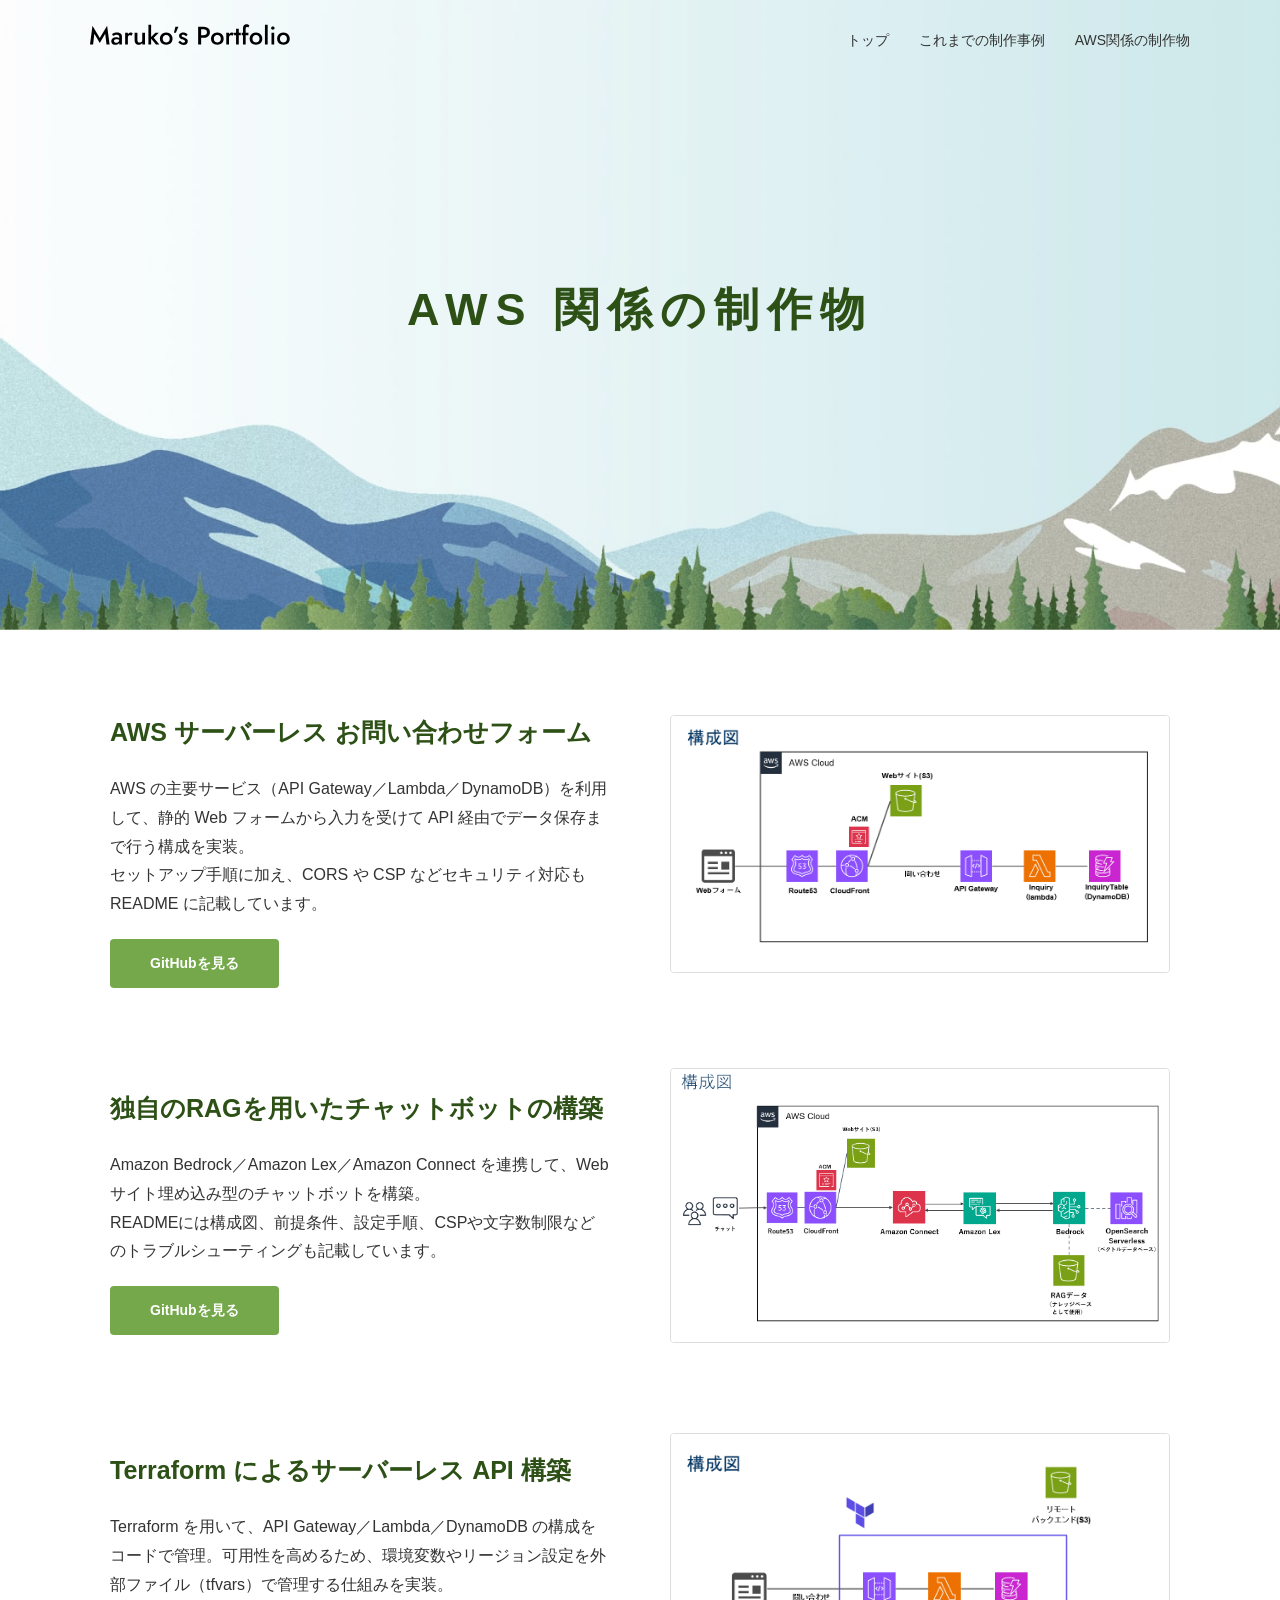
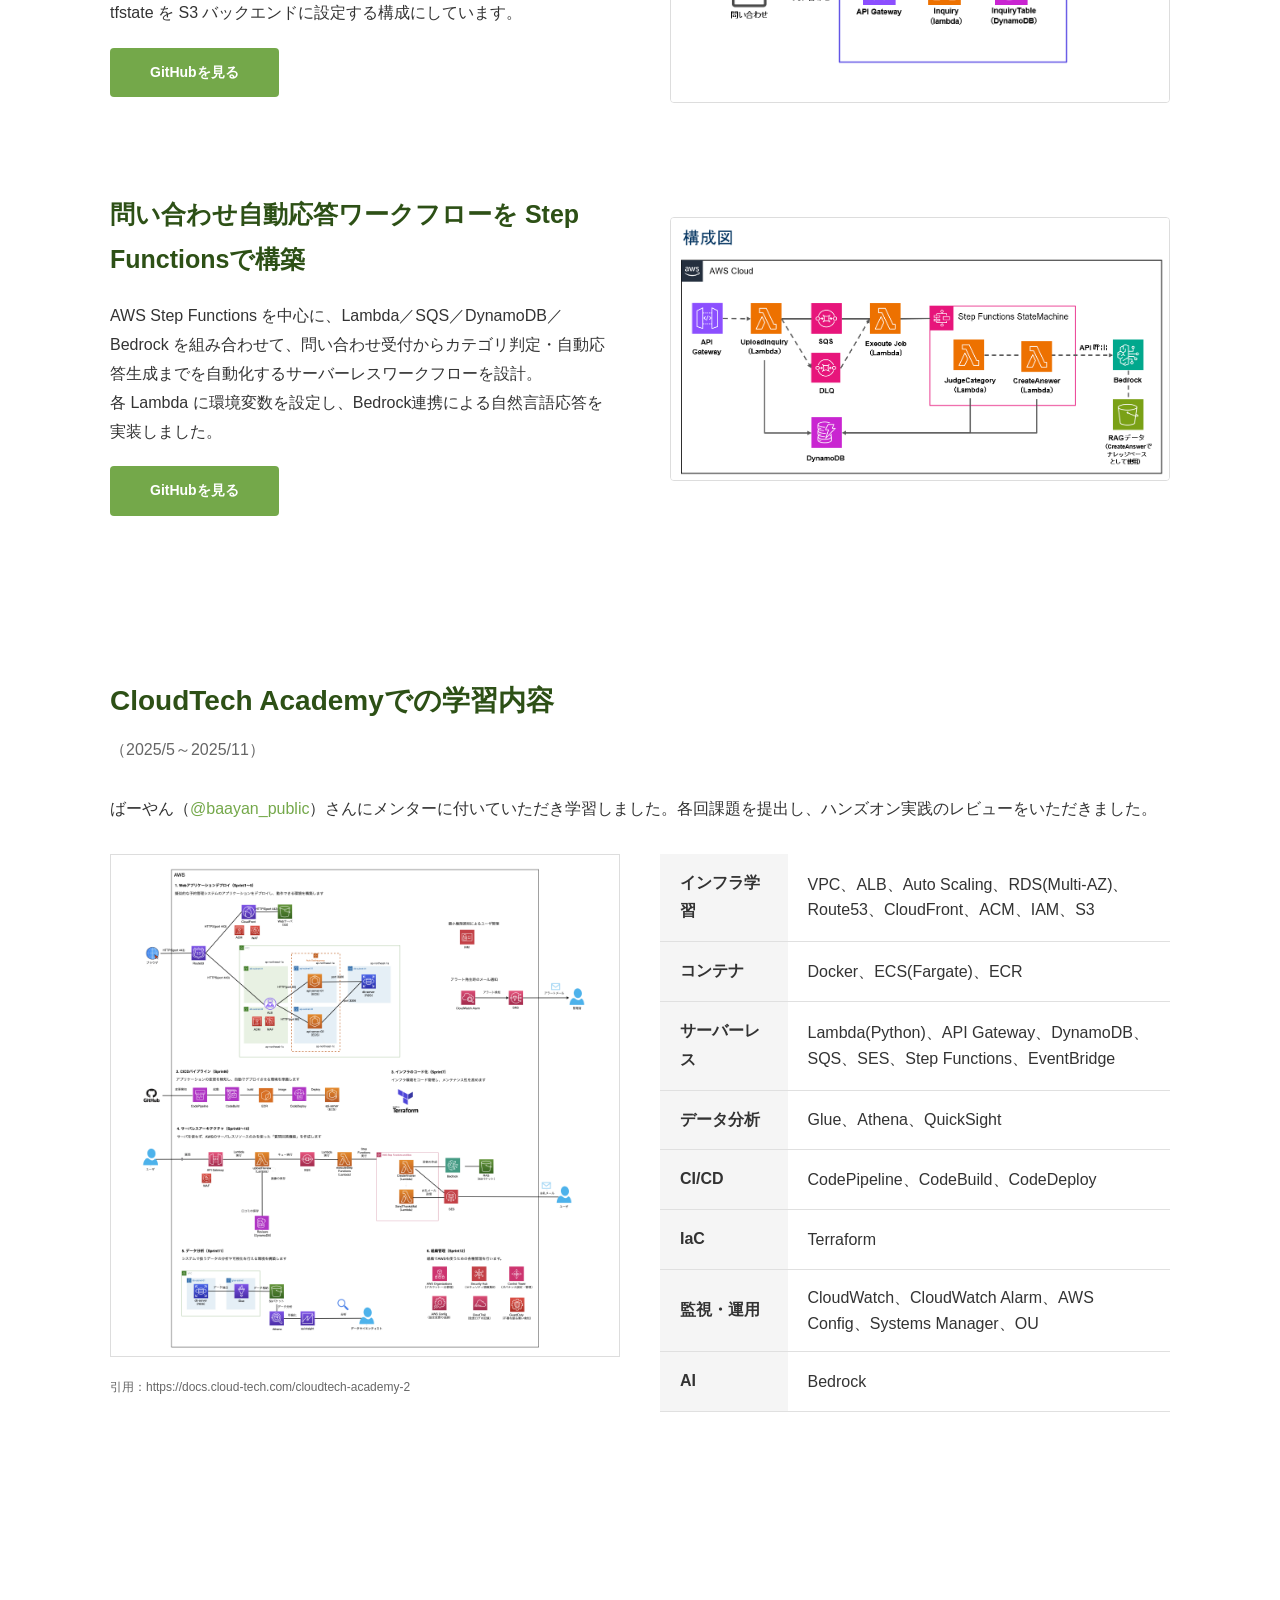
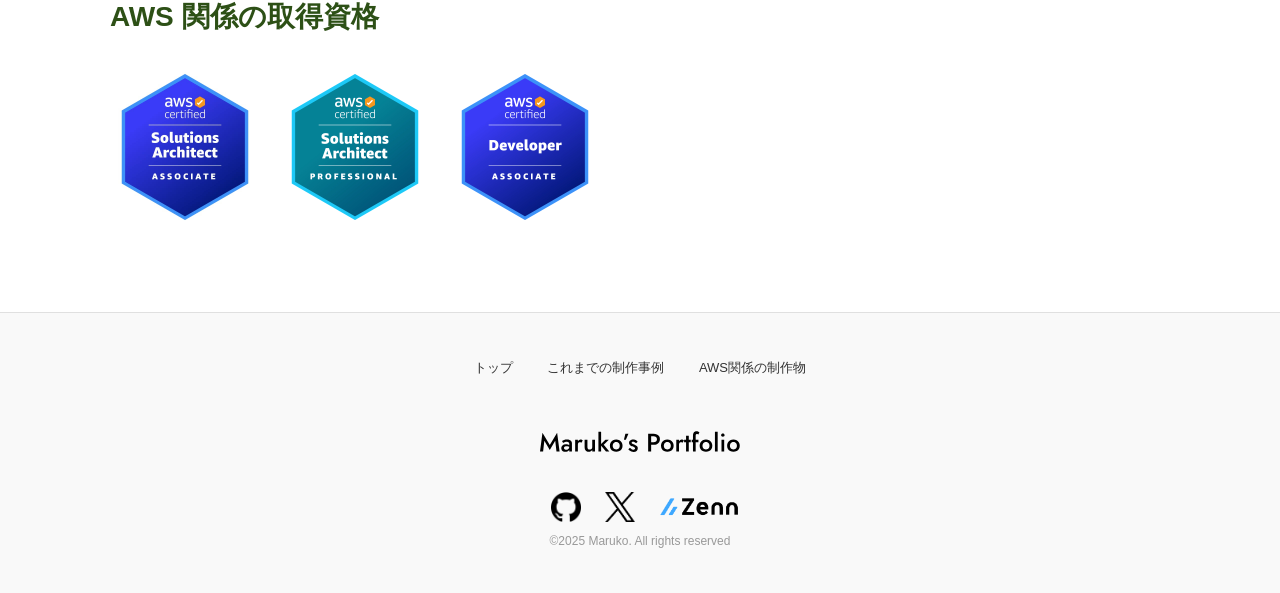
==== commit 057884a1: "DVA add" ====
--- a/aws-projects.html
+++ b/aws-projects.html
@@ -38,7 +38,8 @@
                     <li><a href="aws-projects.html">AWS関係の制作物</a></li>
                 </ul>
             </nav>
-            <button type="button" class="hamburger" id="hamburger" aria-label="メニューを開く" aria-expanded="false" aria-controls="nav">
+            <button type="button" class="hamburger" id="hamburger" aria-label="メニューを開く" aria-expanded="false"
+                aria-controls="nav">
                 <span></span>
                 <span></span>
                 <span></span>
@@ -63,8 +64,8 @@
                         <p>AWS の主要サービス（API Gateway／Lambda／DynamoDB）を利用して、静的 Web フォームから入力を受けて API 経由でデータ保存まで行う構成を実装。<br>
                             セットアップ手順に加え、CORS や CSP などセキュリティ対応もREADME に記載しています。</p>
                         <div>
-                            <a href="https://github.com/sae-maruyama/aws-inquiry-form" target="_blank" rel="noopener noreferrer"
-                                class="btn">GitHubを見る</a>
+                            <a href="https://github.com/sae-maruyama/aws-inquiry-form" target="_blank"
+                                rel="noopener noreferrer" class="btn">GitHubを見る</a>
                         </div>
                     </div>
                     <div class="project-image">
@@ -79,8 +80,8 @@
                             を連携して、Webサイト埋め込み型のチャットボットを構築。<br>
                             READMEには構成図、前提条件、設定手順、CSPや文字数制限などのトラブルシューティングも記載しています。</p>
                         <div>
-                            <a href="https://github.com/sae-maruyama/aws-chatbot-handson" target="_blank" rel="noopener noreferrer"
-                                class="btn">GitHubを見る</a>
+                            <a href="https://github.com/sae-maruyama/aws-chatbot-handson" target="_blank"
+                                rel="noopener noreferrer" class="btn">GitHubを見る</a>
                         </div>
                     </div>
                     <div class="project-image">
@@ -95,8 +96,8 @@
                             の構成をコードで管理。可用性を高めるため、環境変数やリージョン設定を外部ファイル（tfvars）で管理する仕組みを実装。<br>
                             tfstate を S3 バックエンドに設定する構成にしています。</p>
                         <div>
-                            <a href="https://github.com/sae-maruyama/terraform-project-5" target="_blank" rel="noopener noreferrer"
-                                class="btn">GitHubを見る</a>
+                            <a href="https://github.com/sae-maruyama/terraform-project-5" target="_blank"
+                                rel="noopener noreferrer" class="btn">GitHubを見る</a>
                         </div>
                     </div>
                     <div class="project-image">
@@ -111,8 +112,8 @@
                             を組み合わせて、問い合わせ受付からカテゴリ判定・自動応答生成までを自動化するサーバーレスワークフローを設計。<br>
                             各 Lambda に環境変数を設定し、Bedrock連携による自然言語応答を実装しました。</p>
                         <div>
-                            <a href="https://github.com/sae-maruyama/aws-stepfunctions-handson" target="_blank" rel="noopener noreferrer"
-                                class="btn">GitHubを見る</a>
+                            <a href="https://github.com/sae-maruyama/aws-stepfunctions-handson" target="_blank"
+                                rel="noopener noreferrer" class="btn">GitHubを見る</a>
                         </div>
                     </div>
                     <div class="project-image">
@@ -126,8 +127,9 @@
             <div class="container">
                 <h2 id="learning-heading">CloudTech Academyでの学習内容</h2>
                 <p class="period">（2025/5～2025/11）</p>
-                <p class="mentor-info">ばーやん（<a href="https://x.com/baayan_public"
-                        target="_blank" rel="noopener noreferrer">@baayan_public</a>）さんにメンターに付いていただき学習しました。各回課題を提出し、ハンズオン実践のレビューをいただきました。</p>
+                <p class="mentor-info">ばーやん（<a href="https://x.com/baayan_public" target="_blank"
+                        rel="noopener noreferrer">@baayan_public</a>）さんにメンターに付いていただき学習しました。各回課題を提出し、ハンズオン実践のレビューをいただきました。
+                </p>
 
                 <div class="learning-content">
                     <div class="learning-image">
@@ -187,12 +189,9 @@
                     <div class="certification-item">
                         <img src="images/SAP-badge.jpg" alt="AWS SAP認定バッジ">
                     </div>
-                    <!-- 今後資格を追加する場合は、以下のように追加 -->
-                    <!--
                     <div class="certification-item">
-                        <img src="images/aws-cert-2.png" alt="AWS認定資格">
-                    </div>
-                    -->
+                        <img src="images/DVA-badge.jpg" alt="AWS DVA認定バッジ">
+                    </div>
                 </div>
             </div>
         </section>
@@ -239,4 +238,4 @@
 
 </body>
 
-</html>
+</html>
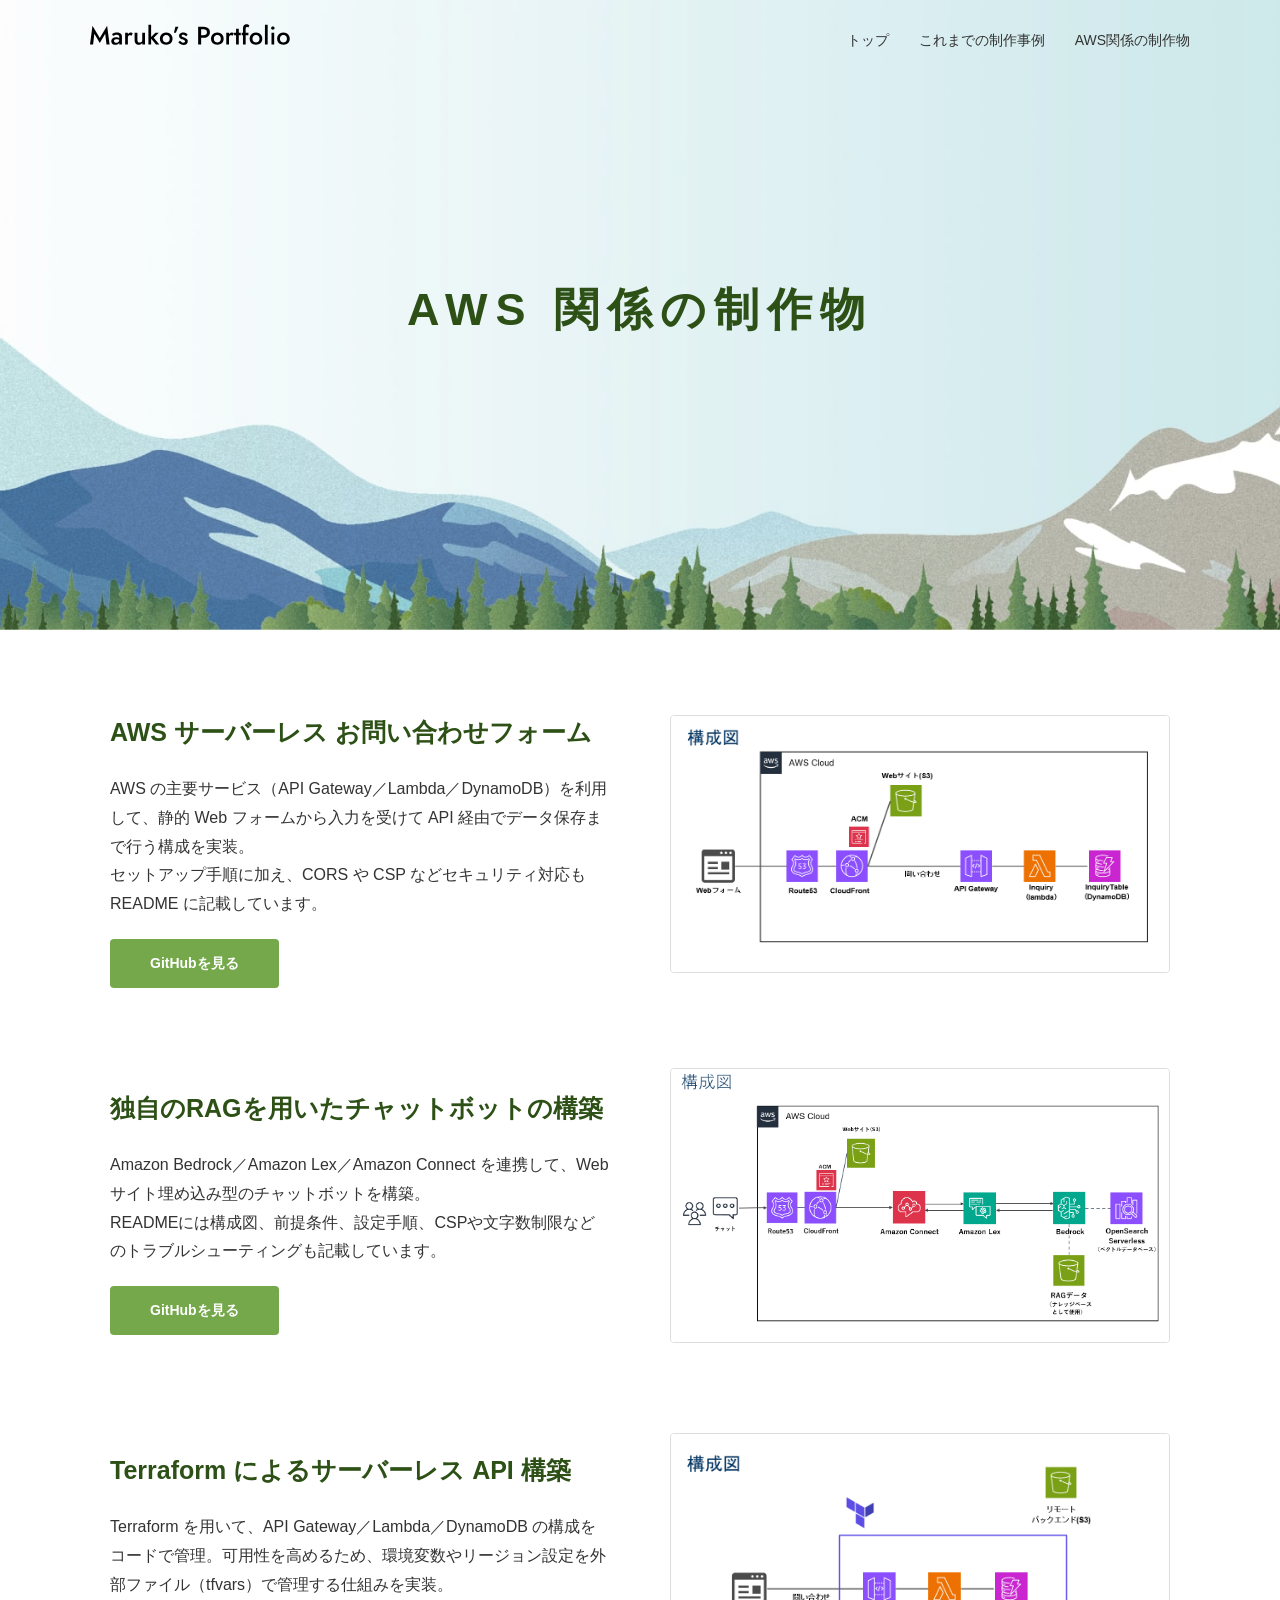
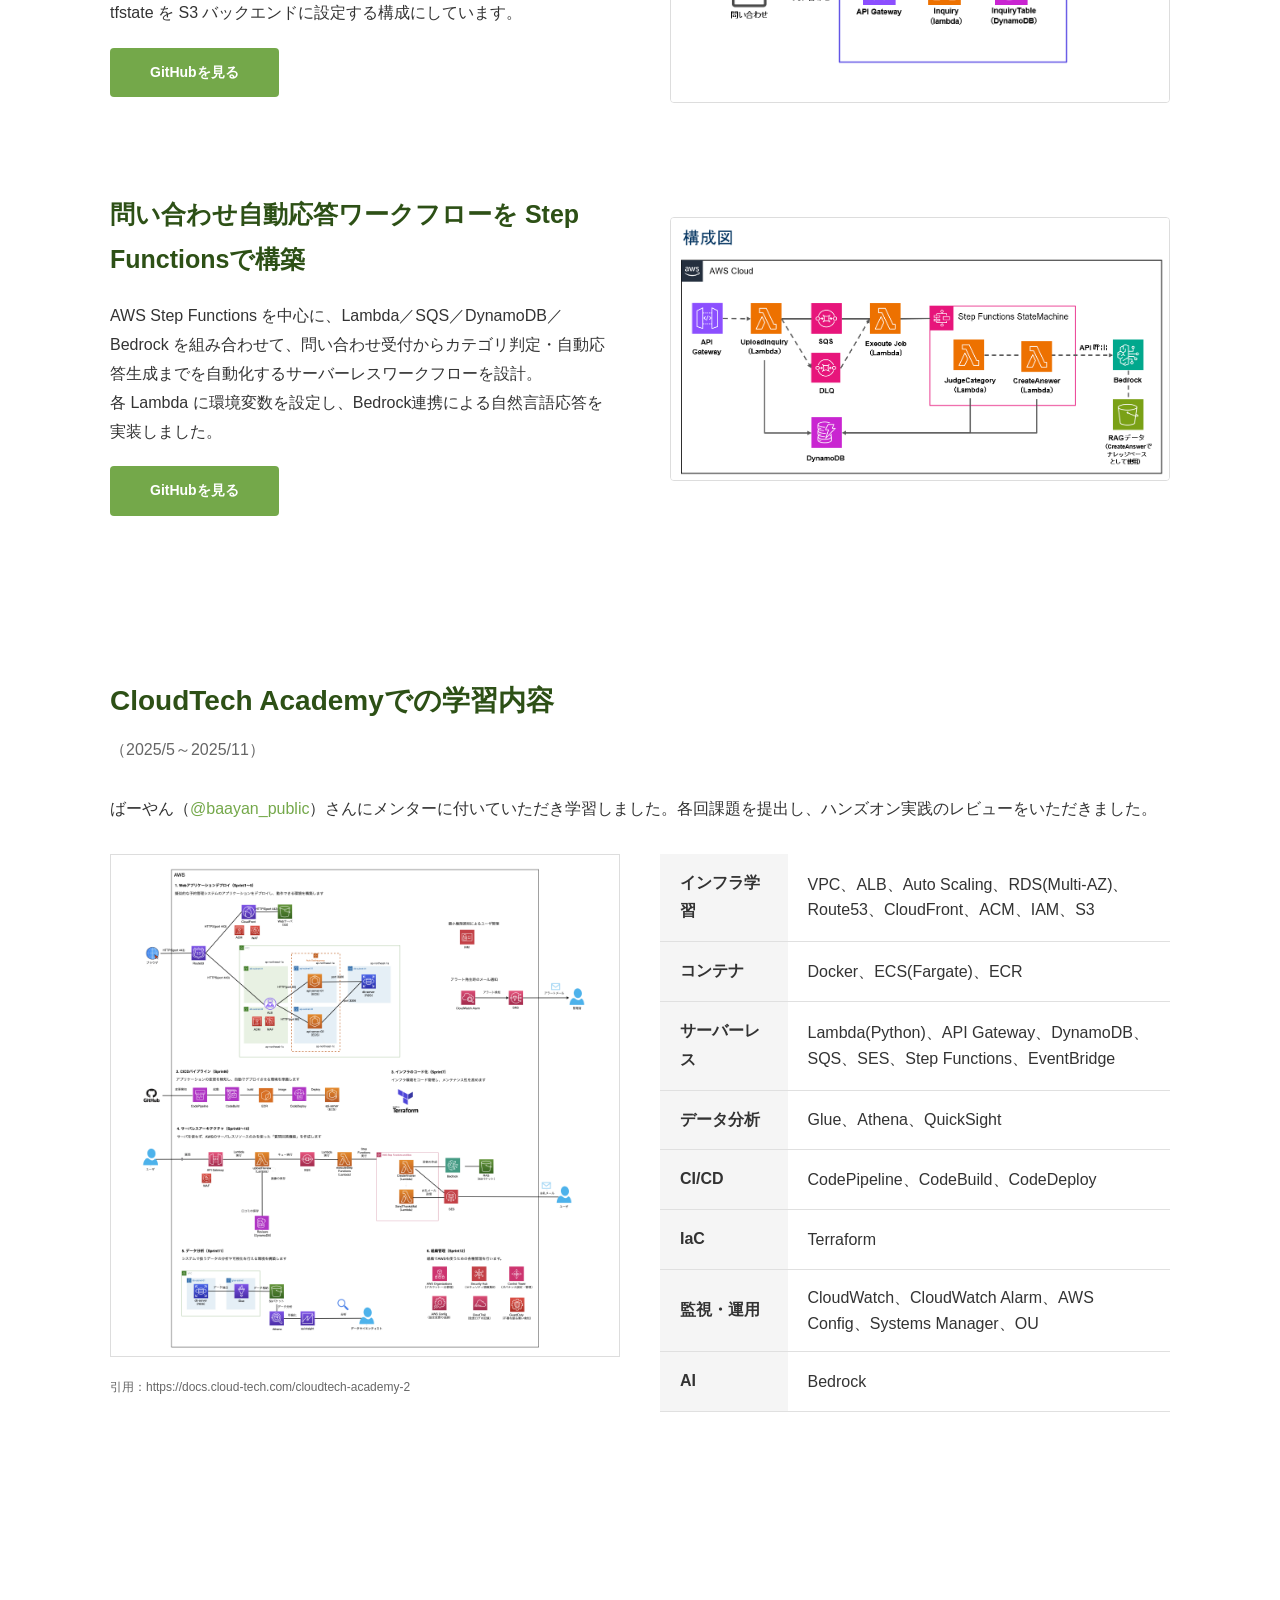
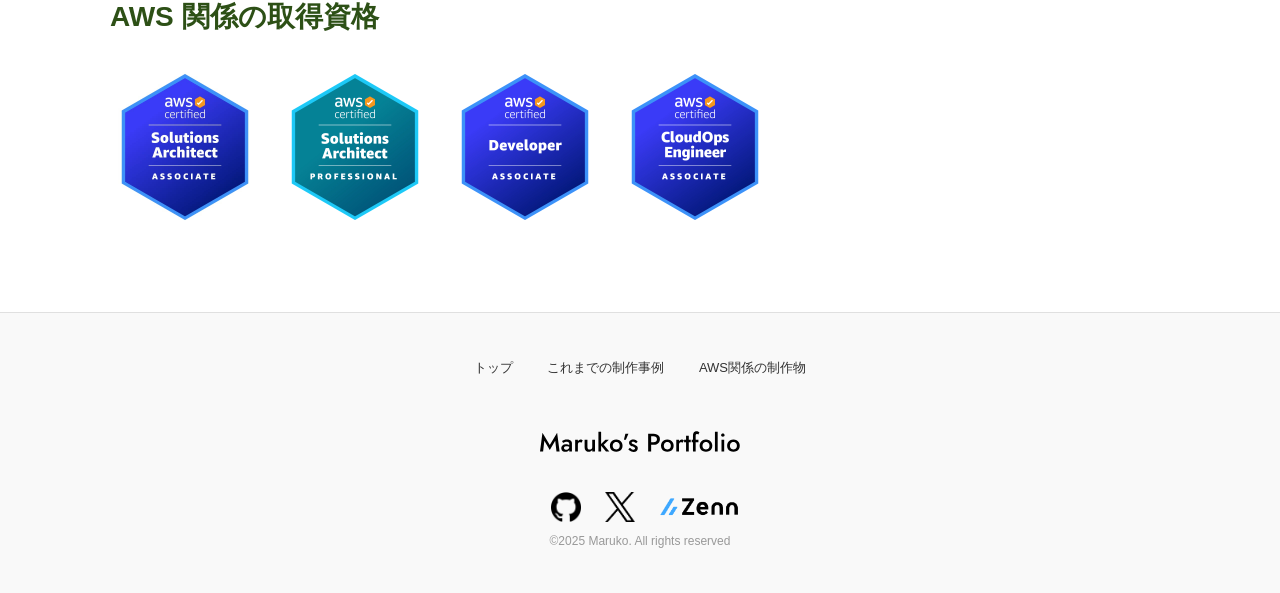
==== commit a2f0a27b: "DVA add" ====
--- a/aws-projects.html
+++ b/aws-projects.html
@@ -3,10 +3,21 @@
 
 <head>
     <meta charset="UTF-8">
+
+    <!-- Google tag (gtag.js) -->
+    <script async src="https://www.googletagmanager.com/gtag/js?id=G-P6W1XG5NKM"></script>
+    <script>
+        window.dataLayer = window.dataLayer || [];
+        function gtag(){dataLayer.push(arguments);}
+        gtag('js', new Date());
+
+        gtag('config', 'G-P6W1XG5NKM');
+    </script>
+
     <meta name="robots" content="noindex, nofollow">
     <meta name="viewport" content="width=device-width, initial-scale=1.0">
     <meta name="description" content="MARUKOのAWS構築実績。サーバーレス、Terraform、Step Functions、チャットボットなどの制作物を紹介しています。">
-    <meta name="theme-color" content="#74A84A">
+    <meta name="theme-color" content="#fff">
     <title>AWS関係の制作物 | MARUKO's Portfolio</title>
 
     <!-- OGP & Social Media -->
@@ -191,6 +202,9 @@
                     </div>
                     <div class="certification-item">
                         <img src="images/DVA-badge.jpg" alt="AWS DVA認定バッジ">
+                    </div>
+                    <div class="certification-item">
+                        <img src="images/SOA-badge.jpg" alt="AWS SOA認定バッジ">
                     </div>
                 </div>
             </div>
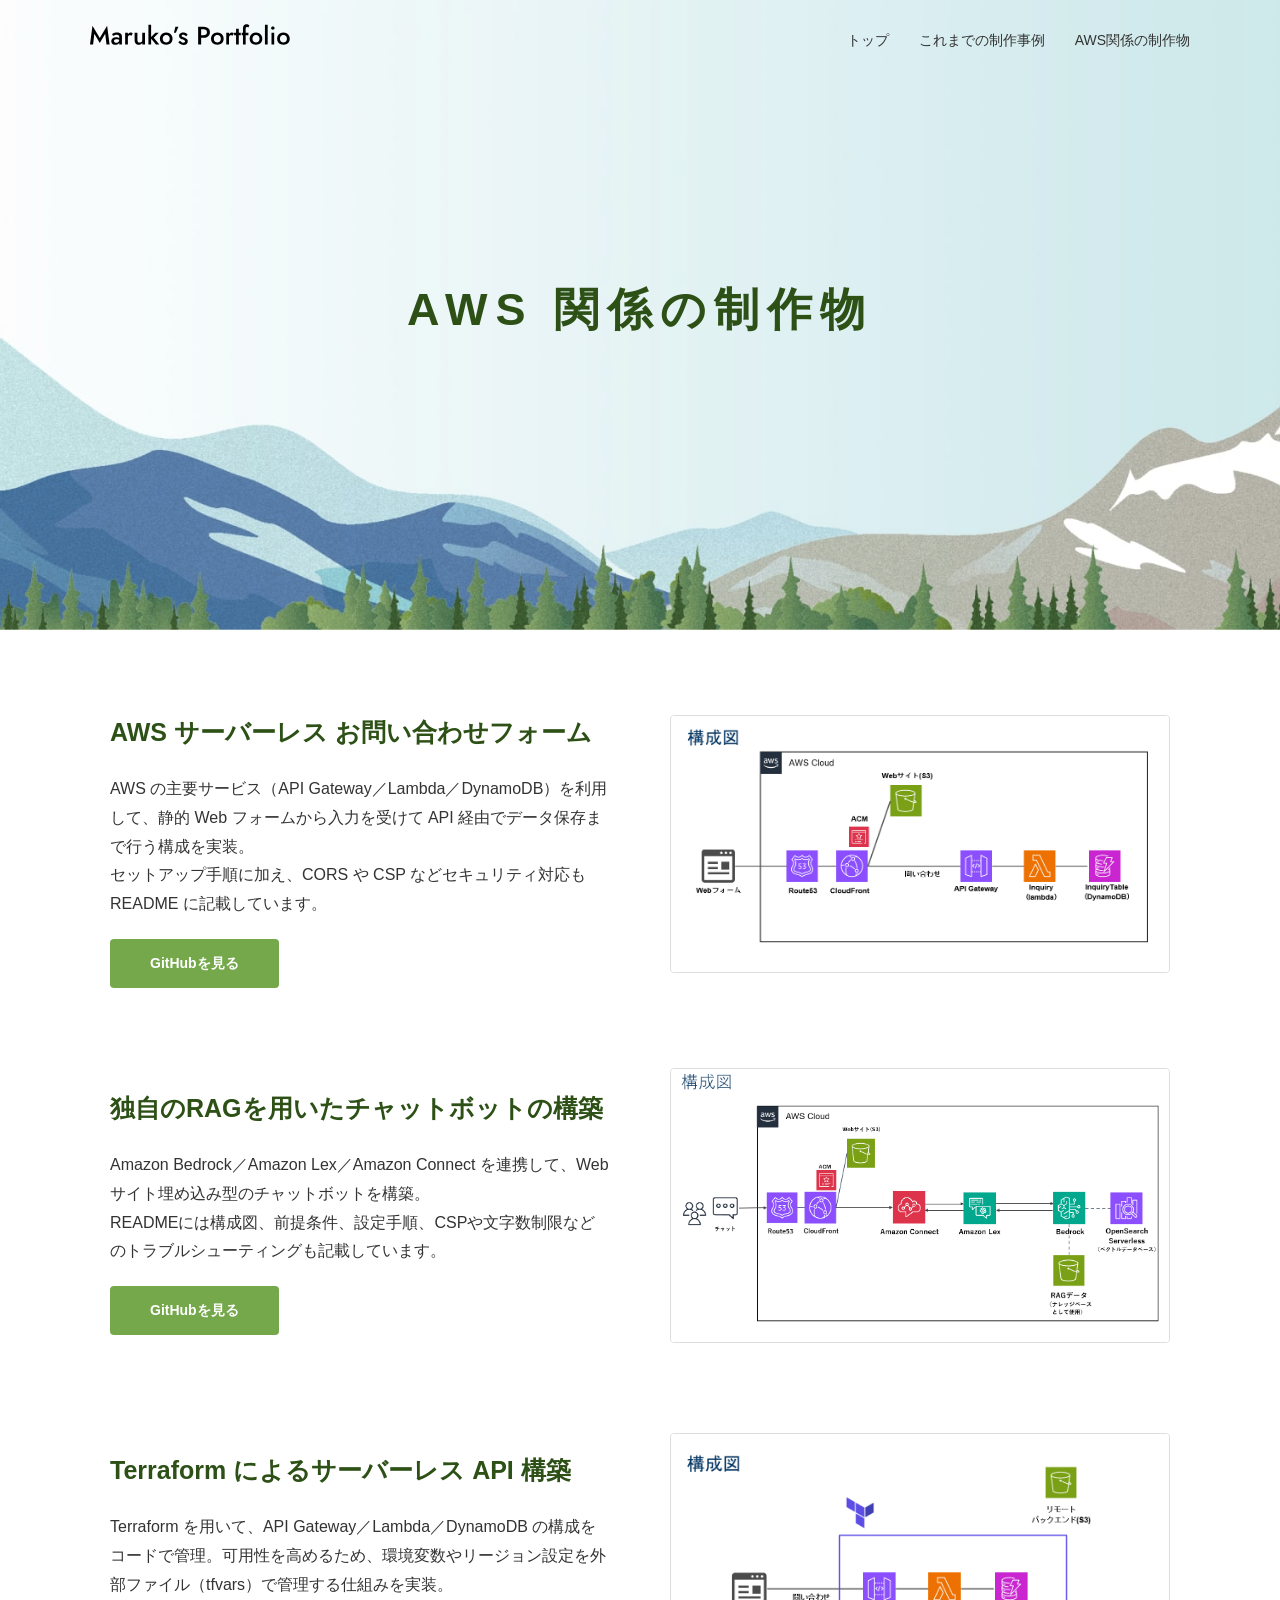
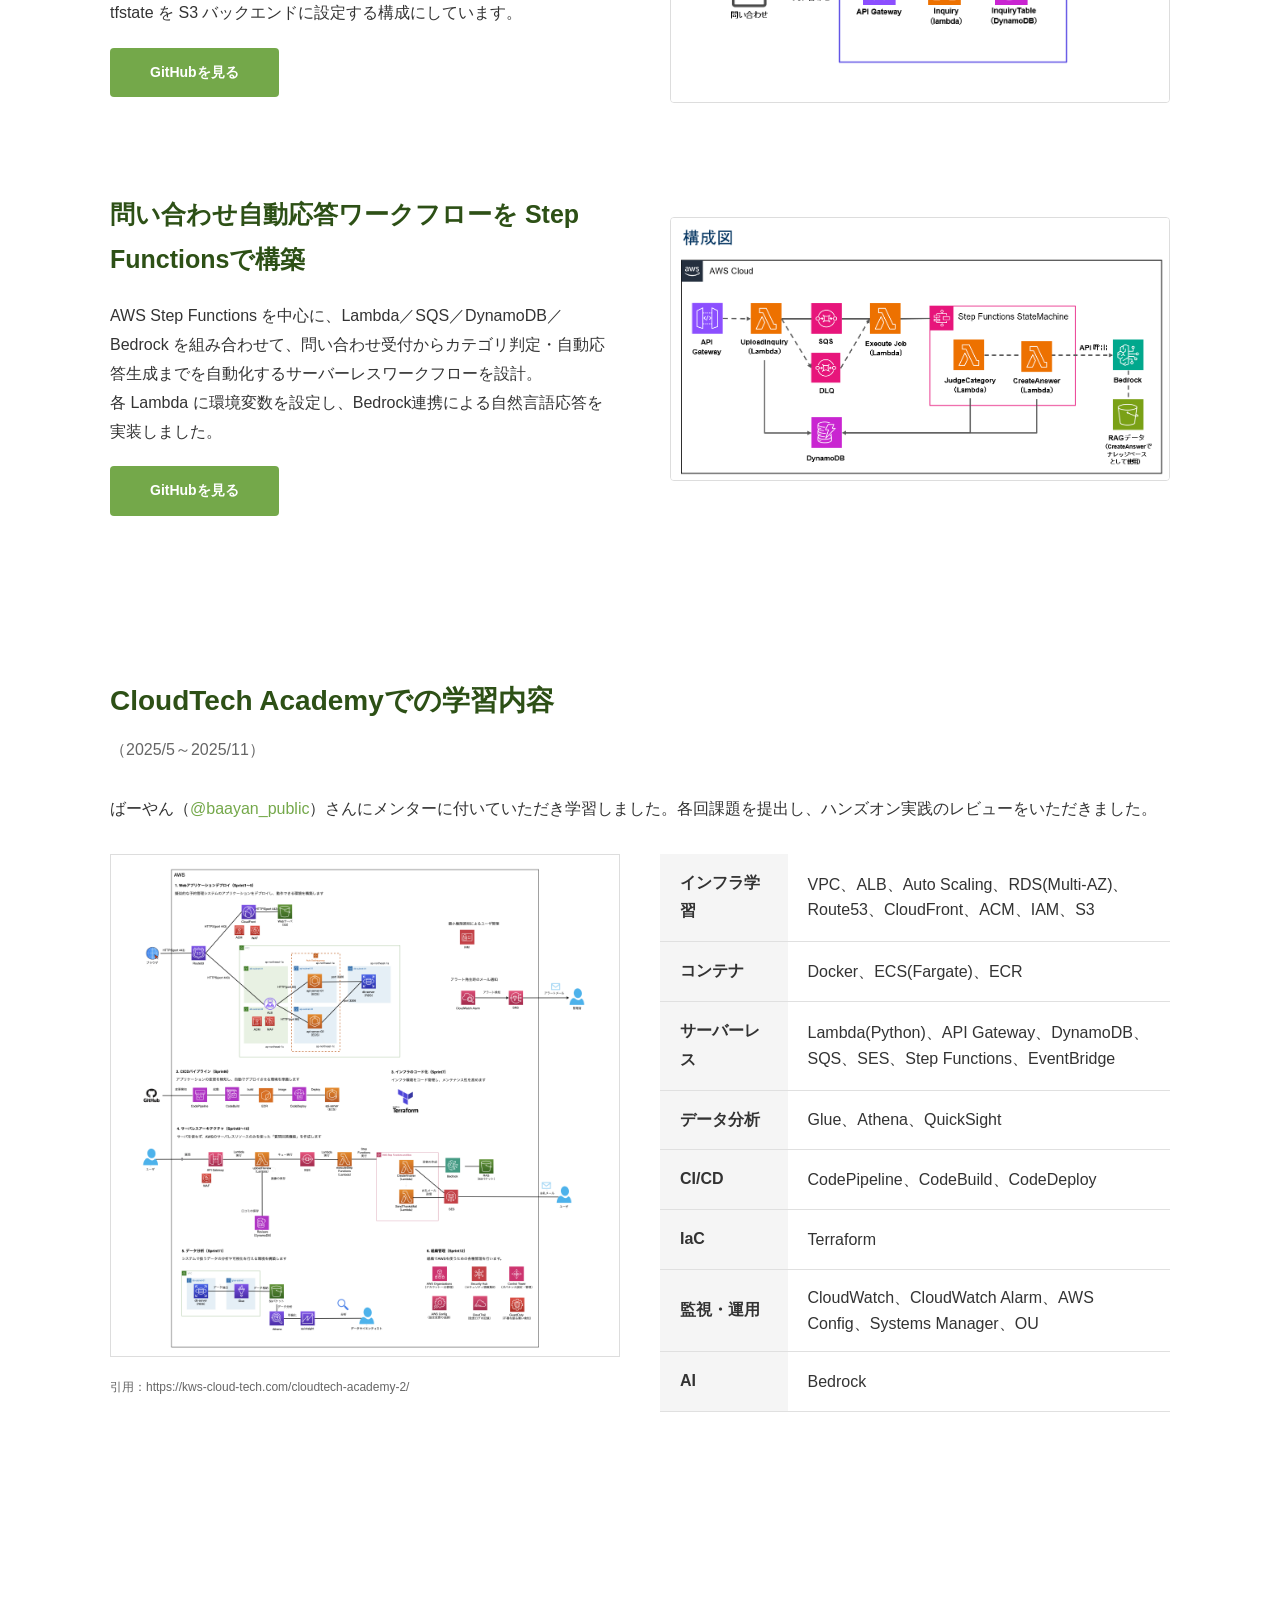
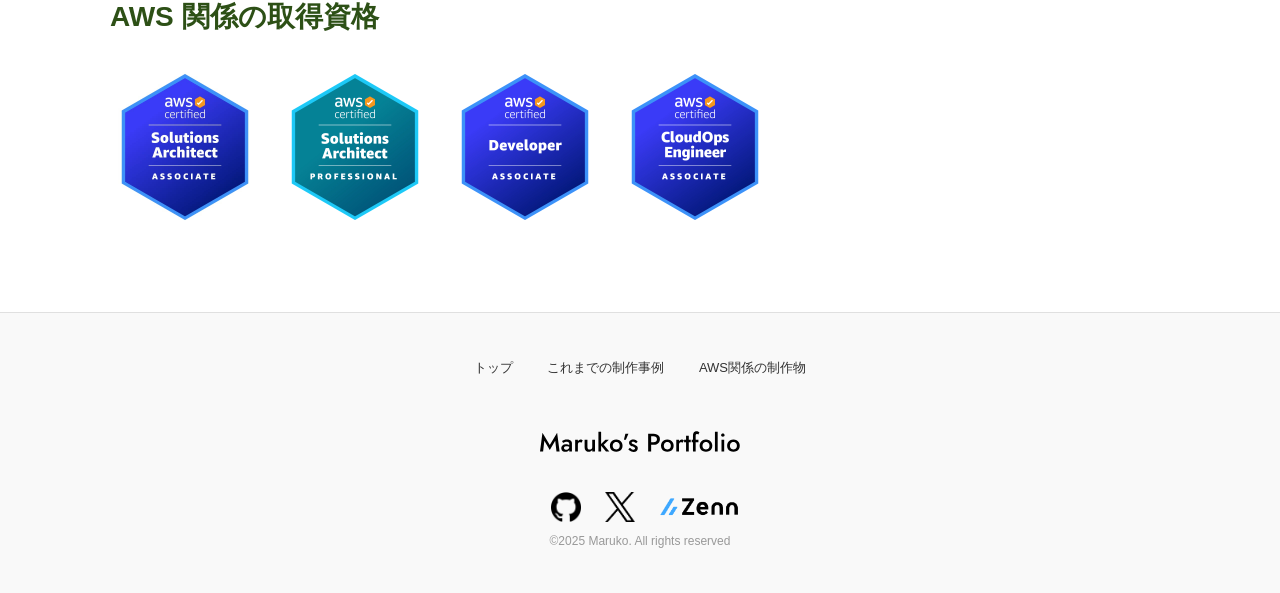
==== commit 9b5c0c9b: "SOA add" ====
--- a/aws-projects.html
+++ b/aws-projects.html
@@ -145,7 +145,7 @@
                 <div class="learning-content">
                     <div class="learning-image">
                         <img src="images/architecture.png" alt="CloudTech Academy学習内容">
-                        <p>引用：https://docs.cloud-tech.com/cloudtech-academy-2</p>
+                        <p>引用：https://kws-cloud-tech.com/cloudtech-academy-2/</p>
                     </div>
 
                     <div class="learning-table-wrapper">
